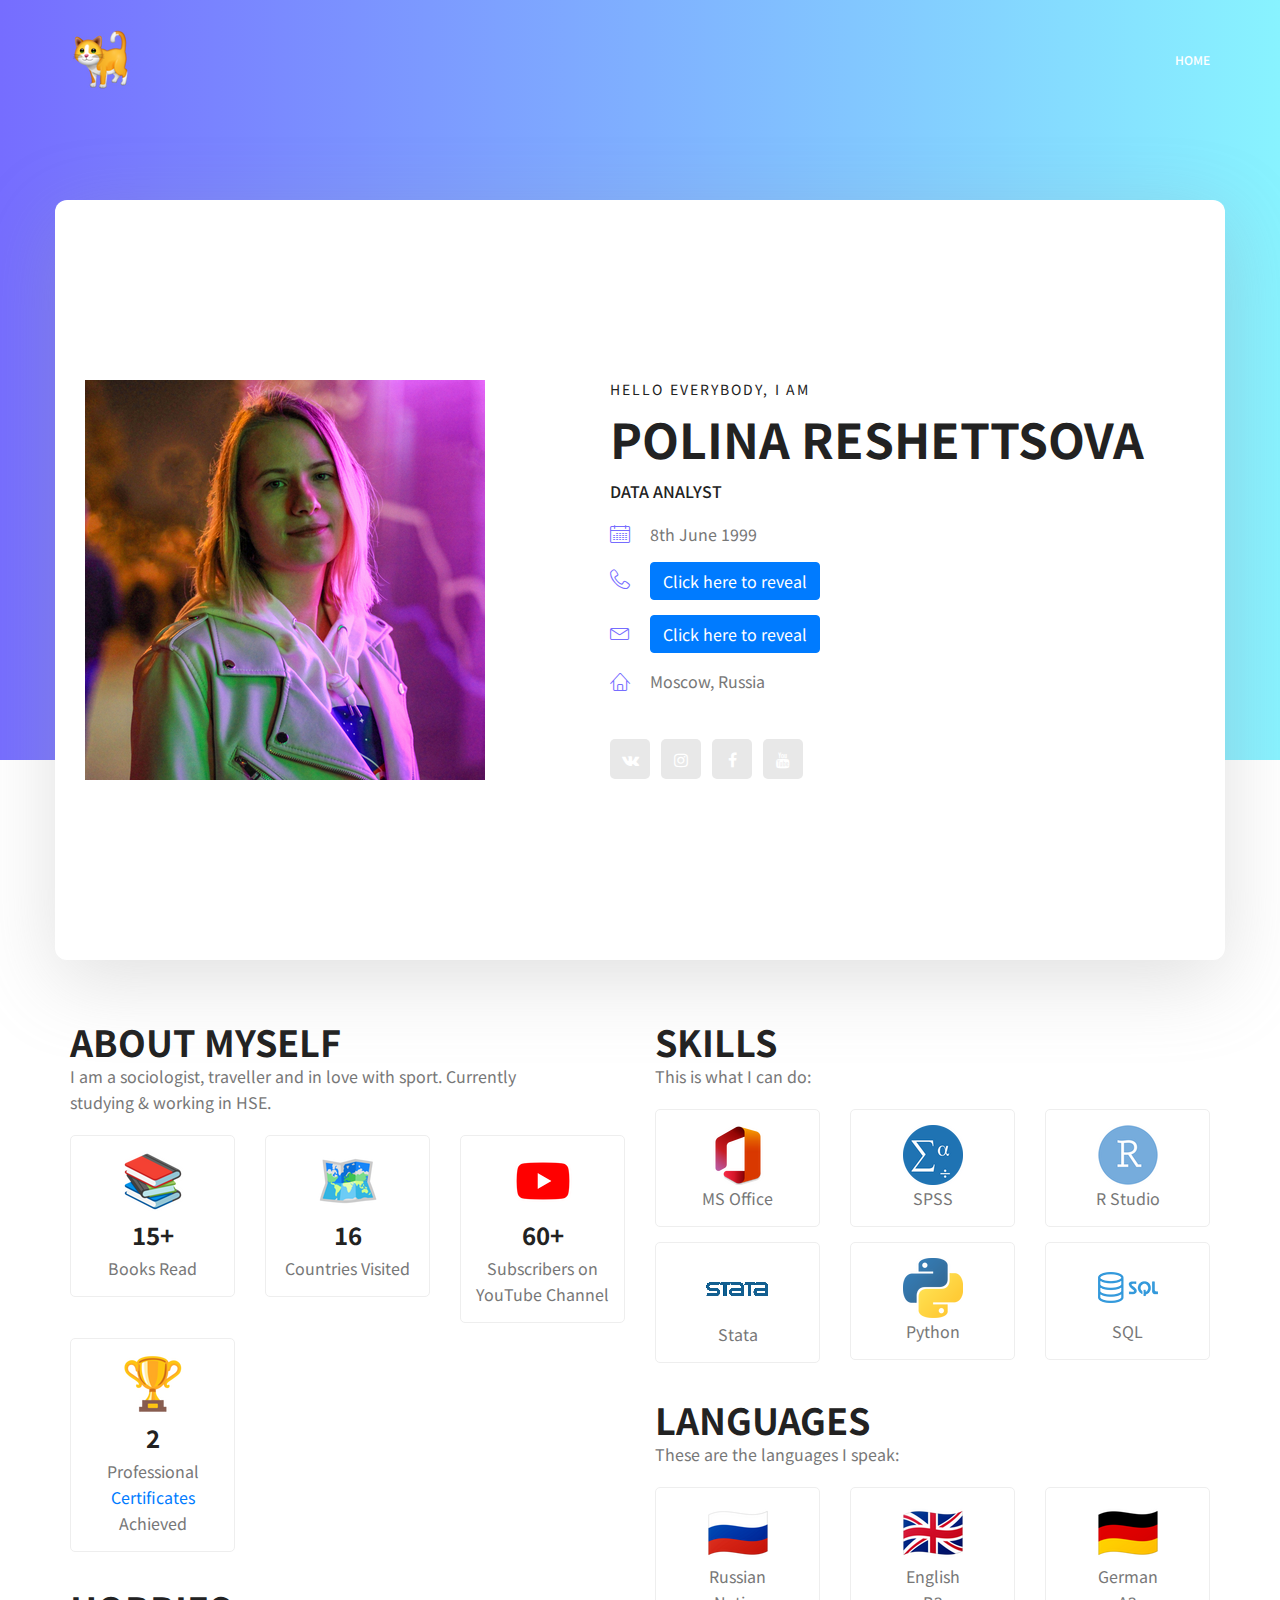
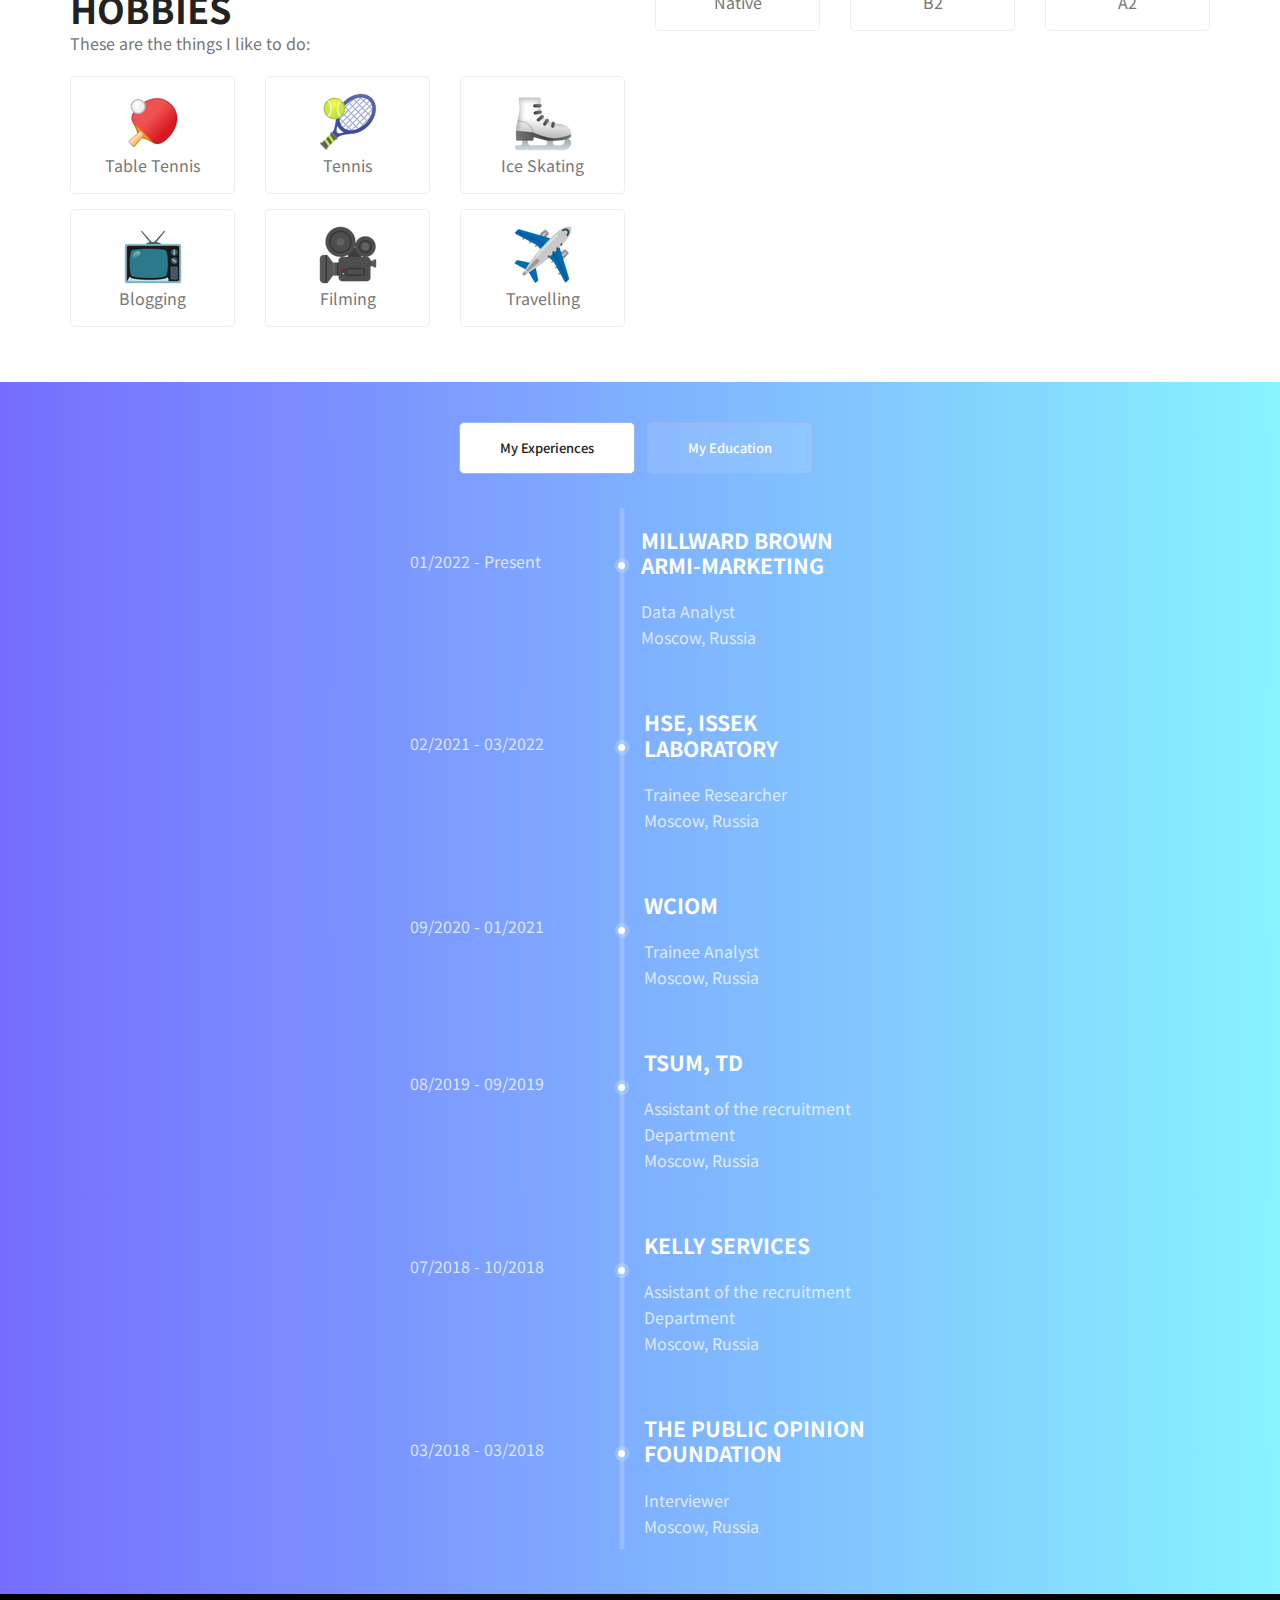
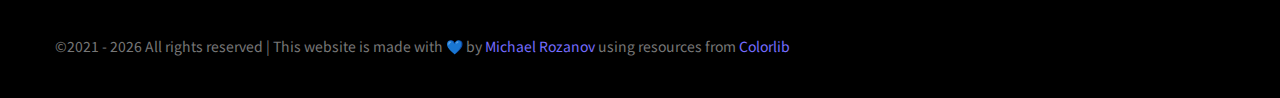
==== index.html @ a3bf7a2c "Certificates" ====
<!doctype html>
<html lang="en">
    <head>
        <!-- Required meta tags -->
        <meta charset="utf-8">
		<meta name="description" content="Polina Reshettsova's Home page. I am a Data Analyst."/>
		<meta name="keywords" content="Polina, Reshettsova, HSE, Analyst, Sociology">
		<meta name="author" content="Polina Reshettsova">
        <meta name="viewport" content="width=device-width, initial-scale=1, shrink-to-fit=no">
		<meta name="google-site-verification" content="-MJIt6mq0giS79MeorFaRqhzsE2RmVZtf4Vm2vsifSo" />
        <link rel="icon" href="img/favicon.ico">
        <title>Polina Reshettsova</title>
		
        <!-- Bootstrap CSS -->
        <link rel="stylesheet" href="css/bootstrap.css">
        <link rel="stylesheet" href="vendors/linericon/style.css">
        <link rel="stylesheet" href="css/font-awesome.min.css">
        <link rel="stylesheet" href="vendors/owl-carousel/owl.carousel.min.css">
        <link rel="stylesheet" href="vendors/lightbox/simpleLightbox.css">
        <link rel="stylesheet" href="vendors/nice-select/css/nice-select.css">
        <link rel="stylesheet" href="vendors/animate-css/animate.css">
        <link rel="stylesheet" href="vendors/popup/magnific-popup.css">
        <link rel="stylesheet" href="vendors/flaticon/flaticon.css">
		
        <!-- Main css -->
        <link rel="stylesheet" href="css/style.css">
        <link rel="stylesheet" href="css/responsive.css">
		
		<!-- Global site tag (gtag.js) - Google Analytics -->
		<script async src="https://www.googletagmanager.com/gtag/js?id=G-VD3HDJ6804"></script>
		<script>
			window.dataLayer = window.dataLayer || [];
			function gtag(){dataLayer.push(arguments);}
				gtag('js', new Date());
	
				gtag('config', 'G-VD3HDJ6804');
		</script>
		
    </head>
    <body>
        
        <!--================Header Menu Area =================-->
        <header class="header_area">
            <div class="main_menu">
            	<nav class="navbar navbar-expand-lg navbar-light">
					<div class="container box_1620">
						<!-- Brand and toggle get grouped for better mobile display -->
						<a class="navbar-brand logo_h" href="#"><img src="img/icon/cat_logo.png" alt=""></a>
						<button class="navbar-toggler" type="button" data-toggle="collapse" data-target="#navbarSupportedContent" aria-controls="navbarSupportedContent" aria-expanded="false" aria-label="Toggle navigation">
							<span class="icon-bar"></span>
							<span class="icon-bar"></span>
							<span class="icon-bar"></span>
						</button>
						<!-- Collect the nav links, forms, and other content for toggling -->
						<div class="collapse navbar-collapse offset" id="navbarSupportedContent">
							<ul class="nav navbar-nav menu_nav ml-auto">
								<li class="nav-item active"><a class="nav-link" href="#">HOME</a></li>
							</ul>
						</div> 
					</div>
            	</nav>
            </div>
        </header>
        <!--================Header Menu Area =================-->
        
        <!--================Home Banner Area =================-->
        <section class="home_banner_area">
           	<div class="container box_1620">
           		<div class="banner_inner d-flex align-items-center">
					<div class="banner_content">
						<div class="media">
							<div class="d-flex">
								<img src="img/Profile.webp" alt="">
							</div>
							<div class="media-body">
								<div class="personal_text">
									<h6>Hello Everybody, I am</h6>
									<h3>Polina Reshettsova</h3>
									<h4>Data Analyst</h4>
									<ul class="list basic_info">
										<li><a><i class="lnr lnr-calendar-full"></i>8th June 1999</a></li>
										<li><a><i class="lnr lnr-phone-handset"></i><button type="button" id="btn2" onclick="document.getElementById('btn2').innerHTML = '+7 903 793 92 00'" class="btn btn-primary">Click here to reveal</button></a></li>
										<li><a><i class="lnr lnr-envelope"></i><button type="button" id="btn1" onclick="document.getElementById('btn1').innerHTML = 'polyreshka@gmail.com'" class="btn btn-primary">Click here to reveal</button></a></li>
										<li><a><i class="lnr lnr-home"></i>Moscow, Russia</a></li>
									</ul>
									<ul class="list personal_social">
										<li><a href="https://www.vk.com/reshettsova"><i class="fa fa-vk"></i></a></li>
										<li><a href="https://www.instagram.com/poly_resh"><i class="fa fa-instagram"></i></a></li>
										<li><a href="https://www.facebook.com/profile.php?id=100023526019517"><i class="fa fa-facebook"></i></a></li>
										<li><a href="https://www.youtube.com/channel/UCVobiKPoXtIssaz85pJQUng"><i class="fa fa-youtube"></i></a></li>
									</ul>
								</div>
							</div>
						</div>
					</div>
				</div>
            </div>
        </section>
        <!--================End Home Banner Area =================-->
        
        <!--================Welcome Area =================-->
        <section class="welcome_area p_120">
        	<div class="container">
        		<div class="row welcome_inner">
        			<div class="col-lg-6">
        				<div class="welcome_text">
        					<h4>About Myself</h4>
        					<p>I am a sociologist, traveller and in love with sport. Currently studying & working in HSE.</p>
        					<div class="row">
        						<div class="col-md-4">
        							<div class="wel_item">
										<img src="img/icon/books.png">
        								<h4>15+</h4>
        								<p>Books Read</p>
        							</div>
        						</div>
								<div class="col-md-4">
        							<div class="wel_item">
        								<img src="img/icon/map.png">
        								<h4>16</h4>
        								<p>Countries Visited</p>
        							</div>
        						</div>
								<div class="col-md-4">
        							<div class="wel_item">
        								<img src="img/icon/youtube.png">
        								<h4>60+</h4>
        								<p>Subscribers on YouTube Channel</p>
        							</div>
        						</div>
								<div class="col-md-4">
        							<div class="wel_item">
        								<img src="img/icon/certificates.png">
        								<h4>2</h4>
        								<p>Professional <a href="certificates.html">Certificates</a> Achieved</p>
        							</div>
        						</div>
        					</div>
        				</div>
						<div class="welcome_text">
        					<h4>Hobbies</h4>
        					<p>These are the things I like to do:</p>
        					<div class="row">
								<div class="col-md-4">
        							<div class="wel_item">
										<img src="img/icon/table.png">
        								<p>Table Tennis</p>
        							</div>
        						</div>
								<div class="col-md-4">
        							<div class="wel_item">
										<img src="img/icon/tennis.png">
        								<p>Tennis</p>
        							</div>
        						</div>
								<div class="col-md-4">
        							<div class="wel_item">
										<img src="img/icon/skating.png">
        								<p>Ice Skating</p>
        							</div>
        						</div>
								<div class="col-md-4">
        							<div class="wel_item">
										<img src="img/icon/blog.png">
        								<p>Blogging</p>
        							</div>
        						</div>
								<div class="col-md-4">
        							<div class="wel_item">
										<img src="img/icon/camera.png">
        								<p>Filming</p>
        							</div>
        						</div>
								<div class="col-md-4">
        							<div class="wel_item">
										<img src="img/icon/plane.png">
        								<p>Travelling</p>
        							</div>
        						</div>
        					</div>
        				</div>
        			</div>
        			<div class="col-lg-6">
						<div class="welcome_text">
        					<h4>Skills</h4>
        					<p>This is what I can do:</p>
        					<div class="row">
								<div class="col-md-4">
        							<div class="wel_item">
										<img src="img/icon/msoffice.png">
        								<p>MS Office</p>
        							</div>
        						</div>
								<div class="col-md-4">
        							<div class="wel_item">
										<img src="img/icon/spss.png">
        								<p>SPSS</p>
        							</div>
        						</div>
								<div class="col-md-4">
        							<div class="wel_item">
										<img src="img/icon/rstudio.png">
        								<p>R Studio</p>
        							</div>
        						</div>
								<div class="col-md-4">
        							<div class="wel_item">
										<img src="img/icon/stata.png">
        								<p>Stata</p>
        							</div>
        						</div>
								<div class="col-md-4">
        							<div class="wel_item">
										<img src="img/icon/python.png">
        								<p>Python</p>
        							</div>
        						</div>
								<div class="col-md-4">
        							<div class="wel_item">
										<img src="img/icon/sql.png">
        								<p>SQL</p>
        							</div>
        						</div>
        					</div>
        				</div>
						<div class="welcome_text">
        					<h4>Languages</h4>
        					<p>These are the languages I speak:</p>
        					<div class="row">
								<div class="col-md-4">
        							<div class="wel_item">
										<img src="img/icon/russia.png">
        								<p>Russian<br />Native</p>
        							</div>
        						</div>
								<div class="col-md-4">
        							<div class="wel_item">
										<img src="img/icon/uk.png">
        								<p>English<br />B2</p>
        							</div>
        						</div>
								<div class="col-md-4">
        							<div class="wel_item">
										<img src="img/icon/germany.png">
        								<p>German<br />A2</p>
        							</div>
        						</div>
        					</div>
        				</div>
        			</div>
        		</div>
        	</div>
        </section>
        <!--================End Welcome Area =================-->
        
        <!--================My Tabs Area =================-->
        <section class="mytabs_area p_120">
        	<div class="container">
        		<div class="tabs_inner">
					<ul class="nav nav-tabs" id="myTab" role="tablist">
						<li class="nav-item">
							<a class="nav-link active" id="home-tab" data-toggle="tab" href="#home" role="tab" aria-controls="home" aria-selected="true">My Experiences</a>
						</li>
						<li class="nav-item">
							<a class="nav-link" id="profile-tab" data-toggle="tab" href="#profile" role="tab" aria-controls="profile" aria-selected="false">My Education</a>
						</li>
					</ul>
					<div class="tab-content" id="myTabContent">
						<div class="tab-pane fade show active" id="home" role="tabpanel" aria-labelledby="home-tab">
							<ul class="list">
								<li>
								<span></span>
									<div class="media">
										<div class="d-flex">
											<p>01/2022 - Present</p>
										</div>
										<div class="media-body">
											<h4>Millward Brown ARMI-Marketing</h4>
											<p>Data Analyst<br />Moscow, Russia</p>
										</div>
									</div>
								</li>
								<li>
								<span></span>
									<div class="media">
										<div class="d-flex">
											<p>02/2021 - 03/2022</p>
										</div>
										<div class="media-body">
											<h4>HSE, ISSEK Laboratory</h4>
											<p>Trainee Researcher<br />Moscow, Russia</p>
										</div>
									</div>
								</li>
								<li>
								<span></span>
									<div class="media">
										<div class="d-flex">
											<p>09/2020 - 01/2021</p>
										</div>
										<div class="media-body">
											<h4>WCIOM</h4>
											<p>Trainee Analyst <br />Moscow, Russia</p>
										</div>
									</div>
								</li>
								<li>
								<span></span>
									<div class="media">
										<div class="d-flex">
											<p>08/2019 - 09/2019</p>
										</div>
										<div class="media-body">
											<h4>TSUM, TD</h4>
											<p>Assistant of the recruitment Department<br />Moscow, Russia</p>
										</div>
									</div>
								</li>
								<li>
								<span></span>
									<div class="media">
										<div class="d-flex">
											<p>07/2018 - 10/2018</p>
										</div>
										<div class="media-body">
											<h4>Kelly Services</h4>
											<p>Assistant of the recruitment Department<br />Moscow, Russia</p>
										</div>
									</div>
								</li>
								<li>
								<span></span>
									<div class="media">
										<div class="d-flex">
											<p>03/2018 - 03/2018</p>
										</div>
										<div class="media-body">
											<h4>The Public Opinion Foundation</h4>
											<p>Interviewer<br />Moscow, Russia</p>
										</div>
									</div>
								</li>
							</ul>
						</div>
						<div class="tab-pane fade" id="profile" role="tabpanel" aria-labelledby="profile-tab">
							<ul class="list">
								<li>
								<span></span>
									<div class="media">
										<div class="d-flex">
											<p>09/2020 - 06/2022</p>
										</div>
										<div class="media-body">
											<h4>National research University Higher school of Economics</h4>
											<p>Master Degree: Applied Methods of social analysis<br />Moscow, Russia</p>
										</div>
									</div>
								</li>
								<li>
								<span></span>
									<div class="media">
										<div class="d-flex">
											<p>09/2016 - 06/2020</p>
										</div>
										<div class="media-body">
											<h4>National research University Higher school of Economics</h4>
											<p>Bachelor Degree: Sociology<br />Moscow, Russia</p>
										</div>
									</div>
								</li>
							</ul>
						</div>
					</div>
        		</div>
        	</div>
        </section>
        <!--================End My Tabs Area =================-->
        
        <!--================Footer Area =================-->
        <footer class="footer_area p_120">
        	<div class="container">
        		<div class="row footer_inner">
        				<aside class="f_widget ab_widget">
							<p><!-- Template is licensed under CC BY 3.0. -->&copy;2021 - <script>document.write(new Date().getFullYear());</script> All rights reserved | This website is made with 💙 by <a href="https://rozanovphotography.github.io/">Michael Rozanov</a> using resources from <a href="https://colorlib.com" target="_blank">Colorlib</a></p>
        				</aside>
        		</div>
        	</div>
        </footer>
        <!--================End Footer Area =================-->      
        
        <!-- Optional JavaScript -->
        <!-- jQuery first, then Popper.js, then Bootstrap JS -->
        <script src="js/jquery-3.3.1.min.js"></script>
        <script src="js/popper.js"></script>
        <script src="js/bootstrap.min.js"></script>
        <script src="js/stellar.js"></script>
        <script src="vendors/lightbox/simpleLightbox.min.js"></script>
        <script src="vendors/nice-select/js/jquery.nice-select.min.js"></script>
        <script src="vendors/isotope/imagesloaded.pkgd.min.js"></script>
        <script src="vendors/isotope/isotope.pkgd.min.js"></script>
        <script src="vendors/owl-carousel/owl.carousel.min.js"></script>
        <script src="vendors/popup/jquery.magnific-popup.min.js"></script>
        <script src="js/jquery.ajaxchimp.min.js"></script>
        <script src="vendors/counter-up/jquery.waypoints.min.js"></script>
        <script src="vendors/counter-up/jquery.counterup.min.js"></script>
        <script src="js/mail-script.js"></script>
        <script src="js/theme.js"></script>
    </body>
</html>
---- vendors/linericon/style.css ----
@font-face {
	font-family: 'Linearicons-Free';
	src:url('fonts/Linearicons-Free.eot?w118d');
	src:url('fonts/Linearicons-Free.eot?#iefixw118d') format('embedded-opentype'),
		url('fonts/Linearicons-Free.woff2?w118d') format('woff2'),
		url('fonts/Linearicons-Free.woff?w118d') format('woff'),
		url('fonts/Linearicons-Free.ttf?w118d') format('truetype'),
		url('fonts/Linearicons-Free.svg?w118d#Linearicons-Free') format('svg');
	font-weight: normal;
	font-style: normal;
}

.lnr {
	font-family: 'Linearicons-Free';
	speak: none;
	font-style: normal;
	font-weight: normal;
	font-variant: normal;
	text-transform: none;
	line-height: 1;

	/* Better Font Rendering =========== */
	-webkit-font-smoothing: antialiased;
	-moz-osx-font-smoothing: grayscale;
}

.lnr-home:before {
	content: "\e800";
}
.lnr-apartment:before {
	content: "\e801";
}
.lnr-pencil:before {
	content: "\e802";
}
.lnr-magic-wand:before {
	content: "\e803";
}
.lnr-drop:before {
	content: "\e804";
}
.lnr-lighter:before {
	content: "\e805";
}
.lnr-poop:before {
	content: "\e806";
}
.lnr-sun:before {
	content: "\e807";
}
.lnr-moon:before {
	content: "\e808";
}
.lnr-cloud:before {
	content: "\e809";
}
.lnr-cloud-upload:before {
	content: "\e80a";
}
.lnr-cloud-download:before {
	content: "\e80b";
}
.lnr-cloud-sync:before {
	content: "\e80c";
}
.lnr-cloud-check:before {
	content: "\e80d";
}
.lnr-database:before {
	content: "\e80e";
}
.lnr-lock:before {
	content: "\e80f";
}
.lnr-cog:before {
	content: "\e810";
}
.lnr-trash:before {
	content: "\e811";
}
.lnr-dice:before {
	content: "\e812";
}
.lnr-heart:before {
	content: "\e813";
}
.lnr-star:before {
	content: "\e814";
}
.lnr-star-half:before {
	content: "\e815";
}
.lnr-star-empty:before {
	content: "\e816";
}
.lnr-flag:before {
	content: "\e817";
}
.lnr-envelope:before {
	content: "\e818";
}
.lnr-paperclip:before {
	content: "\e819";
}
.lnr-inbox:before {
	content: "\e81a";
}
.lnr-eye:before {
	content: "\e81b";
}
.lnr-printer:before {
	content: "\e81c";
}
.lnr-file-empty:before {
	content: "\e81d";
}
.lnr-file-add:before {
	content: "\e81e";
}
.lnr-enter:before {
	content: "\e81f";
}
.lnr-exit:before {
	content: "\e820";
}
.lnr-graduation-hat:before {
	content: "\e821";
}
.lnr-license:before {
	content: "\e822";
}
.lnr-music-note:before {
	content: "\e823";
}
.lnr-film-play:before {
	content: "\e824";
}
.lnr-camera-video:before {
	content: "\e825";
}
.lnr-camera:before {
	content: "\e826";
}
.lnr-picture:before {
	content: "\e827";
}
.lnr-book:before {
	content: "\e828";
}
.lnr-bookmark:before {
	content: "\e829";
}
.lnr-user:before {
	content: "\e82a";
}
.lnr-users:before {
	content: "\e82b";
}
.lnr-shirt:before {
	content: "\e82c";
}
.lnr-store:before {
	content: "\e82d";
}
.lnr-cart:before {
	content: "\e82e";
}
.lnr-tag:before {
	content: "\e82f";
}
.lnr-phone-handset:before {
	content: "\e830";
}
.lnr-phone:before {
	content: "\e831";
}
.lnr-pushpin:before {
	content: "\e832";
}
.lnr-map-marker:before {
	content: "\e833";
}
.lnr-map:before {
	content: "\e834";
}
.lnr-location:before {
	content: "\e835";
}
.lnr-calendar-full:before {
	content: "\e836";
}
.lnr-keyboard:before {
	content: "\e837";
}
.lnr-spell-check:before {
	content: "\e838";
}
.lnr-screen:before {
	content: "\e839";
}
.lnr-smartphone:before {
	content: "\e83a";
}
.lnr-tablet:before {
	content: "\e83b";
}
.lnr-laptop:before {
	content: "\e83c";
}
.lnr-laptop-phone:before {
	content: "\e83d";
}
.lnr-power-switch:before {
	content: "\e83e";
}
.lnr-bubble:before {
	content: "\e83f";
}
.lnr-heart-pulse:before {
	content: "\e840";
}
.lnr-construction:before {
	content: "\e841";
}
.lnr-pie-chart:before {
	content: "\e842";
}
.lnr-chart-bars:before {
	content: "\e843";
}
.lnr-gift:before {
	content: "\e844";
}
.lnr-diamond:before {
	content: "\e845";
}
.lnr-linearicons:before {
	content: "\e846";
}
.lnr-dinner:before {
	content: "\e847";
}
.lnr-coffee-cup:before {
	content: "\e848";
}
.lnr-leaf:before {
	content: "\e849";
}
.lnr-paw:before {
	content: "\e84a";
}
.lnr-rocket:before {
	content: "\e84b";
}
.lnr-briefcase:before {
	content: "\e84c";
}
.lnr-bus:before {
	content: "\e84d";
}
.lnr-car:before {
	content: "\e84e";
}
.lnr-train:before {
	content: "\e84f";
}
.lnr-bicycle:before {
	content: "\e850";
}
.lnr-wheelchair:before {
	content: "\e851";
}
.lnr-select:before {
	content: "\e852";
}
.lnr-earth:before {
	content: "\e853";
}
.lnr-smile:before {
	content: "\e854";
}
.lnr-sad:before {
	content: "\e855";
}
.lnr-neutral:before {
	content: "\e856";
}
.lnr-mustache:before {
	content: "\e857";
}
.lnr-alarm:before {
	content: "\e858";
}
.lnr-bullhorn:before {
	content: "\e859";
}
.lnr-volume-high:before {
	content: "\e85a";
}
.lnr-volume-medium:before {
	content: "\e85b";
}
.lnr-volume-low:before {
	content: "\e85c";
}
.lnr-volume:before {
	content: "\e85d";
}
.lnr-mic:before {
	content: "\e85e";
}
.lnr-hourglass:before {
	content: "\e85f";
}
.lnr-undo:before {
	content: "\e860";
}
.lnr-redo:before {
	content: "\e861";
}
.lnr-sync:before {
	content: "\e862";
}
.lnr-history:before {
	content: "\e863";
}
.lnr-clock:before {
	content: "\e864";
}
.lnr-download:before {
	content: "\e865";
}
.lnr-upload:before {
	content: "\e866";
}
.lnr-enter-down:before {
	content: "\e867";
}
.lnr-exit-up:before {
	content: "\e868";
}
.lnr-bug:before {
	content: "\e869";
}
.lnr-code:before {
	content: "\e86a";
}
.lnr-link:before {
	content: "\e86b";
}
.lnr-unlink:before {
	content: "\e86c";
}
.lnr-thumbs-up:before {
	content: "\e86d";
}
.lnr-thumbs-down:before {
	content: "\e86e";
}
.lnr-magnifier:before {
	content: "\e86f";
}
.lnr-cross:before {
	content: "\e870";
}
.lnr-menu:before {
	content: "\e871";
}
.lnr-list:before {
	content: "\e872";
}
.lnr-chevron-up:before {
	content: "\e873";
}
.lnr-chevron-down:before {
	content: "\e874";
}
.lnr-chevron-left:before {
	content: "\e875";
}
.lnr-chevron-right:before {
	content: "\e876";
}
.lnr-arrow-up:before {
	content: "\e877";
}
.lnr-arrow-down:before {
	content: "\e878";
}
.lnr-arrow-left:before {
	content: "\e879";
}
.lnr-arrow-right:before {
	content: "\e87a";
}
.lnr-move:before {
	content: "\e87b";
}
.lnr-warning:before {
	content: "\e87c";
}
.lnr-question-circle:before {
	content: "\e87d";
}
.lnr-menu-circle:before {
	content: "\e87e";
}
.lnr-checkmark-circle:before {
	content: "\e87f";
}
.lnr-cross-circle:before {
	content: "\e880";
}
.lnr-plus-circle:before {
	content: "\e881";
}
.lnr-circle-minus:before {
	content: "\e882";
}
.lnr-arrow-up-circle:before {
	content: "\e883";
}
.lnr-arrow-down-circle:before {
	content: "\e884";
}
.lnr-arrow-left-circle:before {
	content: "\e885";
}
.lnr-arrow-right-circle:before {
	content: "\e886";
}
.lnr-chevron-up-circle:before {
	content: "\e887";
}
.lnr-chevron-down-circle:before {
	content: "\e888";
}
.lnr-chevron-left-circle:before {
	content: "\e889";
}
.lnr-chevron-right-circle:before {
	content: "\e88a";
}
.lnr-crop:before {
	content: "\e88b";
}
.lnr-frame-expand:before {
	content: "\e88c";
}
.lnr-frame-contract:before {
	content: "\e88d";
}
.lnr-layers:before {
	content: "\e88e";
}
.lnr-funnel:before {
	content: "\e88f";
}
.lnr-text-format:before {
	content: "\e890";
}
.lnr-text-format-remove:before {
	content: "\e891";
}
.lnr-text-size:before {
	content: "\e892";
}
.lnr-bold:before {
	content: "\e893";
}
.lnr-italic:before {
	content: "\e894";
}
.lnr-underline:before {
	content: "\e895";
}
.lnr-strikethrough:before {
	content: "\e896";
}
.lnr-highlight:before {
	content: "\e897";
}
.lnr-text-align-left:before {
	content: "\e898";
}
.lnr-text-align-center:before {
	content: "\e899";
}
.lnr-text-align-right:before {
	content: "\e89a";
}
.lnr-text-align-justify:before {
	content: "\e89b";
}
.lnr-line-spacing:before {
	content: "\e89c";
}
.lnr-indent-increase:before {
	content: "\e89d";
}
.lnr-indent-decrease:before {
	content: "\e89e";
}
.lnr-pilcrow:before {
	content: "\e89f";
}
.lnr-direction-ltr:before {
	content: "\e8a0";
}
.lnr-direction-rtl:before {
	content: "\e8a1";
}
.lnr-page-break:before {
	content: "\e8a2";
}
.lnr-sort-alpha-asc:before {
	content: "\e8a3";
}
.lnr-sort-amount-asc:before {
	content: "\e8a4";
}
.lnr-hand:before {
	content: "\e8a5";
}
.lnr-pointer-up:before {
	content: "\e8a6";
}
.lnr-pointer-right:before {
	content: "\e8a7";
}
.lnr-pointer-down:before {
	content: "\e8a8";
}
.lnr-pointer-left:before {
	content: "\e8a9";
}
---- vendors/lightbox/simpleLightbox.css ----
.slbOverlay, .slbWrapOuter, .slbWrap {
  position: fixed;
  top: 0;
  right: 0;
  bottom: 0;
  left: 0;
}

.slbOverlay {
  overflow: hidden;
  z-index: 2000;
  background-color: #000;
  opacity: 0.7;
  filter: alpha(opacity=70);
  -webkit-animation: slbOverlay 0.5s;
  -moz-animation: slbOverlay 0.5s;
  animation: slbOverlay 0.5s;
}

.slbWrapOuter {
  overflow-x: hidden;
  overflow-y: auto;
  z-index: 2010;
}

.slbWrap {
  position: absolute;
  text-align: center;
}

.slbWrap:before {
  content: "";
  display: inline-block;
  height: 100%;
  vertical-align: middle;
}

.slbContentOuter {
  display: inline-block;
  vertical-align: middle;
  margin: 0px auto;
  padding: 0 1em;
  box-sizing: border-box;
  z-index: 2020;
  text-align: left;
  max-width: 100%;
}

.slbContentEl .slbContentOuter {
  padding: 5em 1em;
}

.slbContent {
  position: relative;
}

.slbContentEl .slbContent {
  -webkit-animation: slbEnter 0.3s;
  -moz-animation: slbEnter 0.3s;
  animation: slbEnter 0.3s;
  background-color: #fff;
  box-shadow: 0 0.2em 1em rgba(0, 0, 0, 0.4);
}

.slbImageWrap {
  -webkit-animation: slbEnter 0.3s;
  -moz-animation: slbEnter 0.3s;
  animation: slbEnter 0.3s;
  position: relative;
}

.slbImageWrap:after {
  content: "";
  position: absolute;
  left: 0;
  right: 0;
  top: 5em;
  bottom: 5em;
  display: block;
  z-index: -1;
  box-shadow: 0 0.2em 1em rgba(0, 0, 0, 0.6);
  background-color: #FFF;
}

.slbImage {
  width: auto;
  max-width: 100%;
  height: auto;
  display: block;
  line-height: 0;
  box-sizing: border-box;
  padding: 5em 0;
  margin: 0 auto;
}

.slbCaption {
  display: inline-block;
  max-width: 100%;
  overflow: hidden;
  text-overflow: ellipsis;
  white-space: nowrap;
  word-wrap: normal;
  font-size: 1.4em;
  position: absolute;
  left: 0;
  right: 0;
  bottom: 0;
  padding: 0.71429em 0;
  color: #fff;
  color: rgba(255, 255, 255, 0.7);
  text-align: center;
}

.slbCloseBtn, .slbArrow {
  margin: 0;
  padding: 0;
  border: 0;
  cursor: pointer;
  background: none;
}

.slbCloseBtn::-moz-focus-inner, .slbArrow::-moz-focus-inner {
  padding: 0;
  border: 0;
}

.slbCloseBtn:hover, .slbArrow:hover {
  opacity: 0.5;
}

.slbCloseBtn:active, .slbArrow:active {
  opacity: 0.8;
}

.slbCloseBtn {
  -webkit-animation: slbEnter 0.3s;
  -moz-animation: slbEnter 0.3s;
  animation: slbEnter 0.3s;
  font-size: 3em;
  width: 1.66667em;
  height: 1.66667em;
  line-height: 1.66667em;
  position: absolute;
  right: -0.33333em;
  top: 0;
  color: #fff;
  color: rgba(255, 255, 255, 0.7);
  text-align: center;
    outline: none;
    box-shadow: none;
}

.slbLoading .slbCloseBtn {
  display: none;
}

.slbLoadingText {
  font-size: 1.4em;
  color: #fff;
  color: rgba(255, 255, 255, 0.9);
}

.slbArrows {
  position: fixed;
  top: 50%;
  left: 0;
  right: 0;
}

.slbLoading .slbArrows {
  display: none;
}

.slbArrow {
  position: absolute;
  top: 50%;
  margin-top: -5em;
  width: 5em;
  height: 10em;
  opacity: 0.7;
  text-indent: -999em;
  overflow: hidden;
    outline: none;
    box-shadow: none;
}

.slbArrow:before {
  content: "";
  position: absolute;
  top: 50%;
  left: 50%;
  margin: -0.8em 0 0 -0.8em;
  border: 0.8em solid transparent;
}

.slbArrow.next {
  right: 0;
}

.slbArrow.next:before {
  border-left-color: #fff;
}

.slbArrow.prev {
  left: 0;
}

.slbArrow.prev:before {
  border-right-color: #fff;
}

.slbIframeCont {
  width: 80em;
  height: 0;
  overflow: hidden;
  padding-top: 56.25%;
  margin: 5em 0;
}

.slbIframe {
  position: absolute;
  top: 0;
  left: 0;
  width: 100%;
  height: 100%;
  box-shadow: 0 0.2em 1em rgba(0, 0, 0, 0.6);
  background: #000;
}

@-webkit-keyframes slbOverlay {
  from {
    opacity: 0;
  }
  to {
    opacity: 0.7;
  }
}

@-moz-keyframes slbOverlay {
  from {
    opacity: 0;
  }
  to {
    opacity: 0.7;
  }
}

@keyframes slbOverlay {
  from {
    opacity: 0;
  }
  to {
    opacity: 0.7;
  }
}

@-webkit-keyframes slbEnter {
  from {
    opacity: 0;
    -webkit-transform: translate3d(0, -1em, 0);
  }
  to {
    opacity: 1;
    -webkit-transform: translate3d(0, 0, 0);
  }
}

@-moz-keyframes slbEnter {
  from {
    opacity: 0;
    -moz-transform: translate3d(0, -1em, 0);
  }
  to {
    opacity: 1;
    -moz-transform: translate3d(0, 0, 0);
  }
}

@keyframes slbEnter {
  from {
    opacity: 0;
    -webkit-transform: translate3d(0, -1em, 0);
    -moz-transform: translate3d(0, -1em, 0);
    -ms-transform: translate3d(0, -1em, 0);
    -o-transform: translate3d(0, -1em, 0);
    transform: translate3d(0, -1em, 0);
  }
  to {
    opacity: 1;
    -webkit-transform: translate3d(0, 0, 0);
    -moz-transform: translate3d(0, 0, 0);
    -ms-transform: translate3d(0, 0, 0);
    -o-transform: translate3d(0, 0, 0);
    transform: translate3d(0, 0, 0);
  }
}
---- vendors/nice-select/css/nice-select.css ----
.nice-select {
  -webkit-tap-highlight-color: transparent;
  background-color: #fff;
  border-radius: 5px;
  border: solid 1px #e8e8e8;
  box-sizing: border-box;
  clear: both;
  cursor: pointer;
  display: block;
  float: left;
  font-family: inherit;
  font-size: 14px;
  font-weight: normal;
  height: 42px;
  line-height: 40px;
  outline: none;
  padding-left: 18px;
  padding-right: 30px;
  position: relative;
  text-align: left !important;
  -webkit-transition: all 0.2s ease-in-out;
  transition: all 0.2s ease-in-out;
  -webkit-user-select: none;
     -moz-user-select: none;
      -ms-user-select: none;
          user-select: none;
  white-space: nowrap;
  width: auto; }
  .nice-select:hover {
    border-color: #dbdbdb; }
  .nice-select:active, .nice-select.open, .nice-select:focus {
    border-color: #999; }
  .nice-select:after {
    border-bottom: 2px solid #999;
    border-right: 2px solid #999;
    content: '';
    display: block;
    height: 5px;
    margin-top: -4px;
    pointer-events: none;
    position: absolute;
    right: 12px;
    top: 50%;
    -webkit-transform-origin: 66% 66%;
        -ms-transform-origin: 66% 66%;
            transform-origin: 66% 66%;
    -webkit-transform: rotate(45deg);
        -ms-transform: rotate(45deg);
            transform: rotate(45deg);
    -webkit-transition: all 0.15s ease-in-out;
    transition: all 0.15s ease-in-out;
    width: 5px; }
  .nice-select.open:after {
    -webkit-transform: rotate(-135deg);
        -ms-transform: rotate(-135deg);
            transform: rotate(-135deg); }
  .nice-select.open .list {
    opacity: 1;
    pointer-events: auto;
    -webkit-transform: scale(1) translateY(0);
        -ms-transform: scale(1) translateY(0);
            transform: scale(1) translateY(0); }
  .nice-select.disabled {
    border-color: #ededed;
    color: #999;
    pointer-events: none; }
    .nice-select.disabled:after {
      border-color: #cccccc; }
  .nice-select.wide {
    width: 100%; }
    .nice-select.wide .list {
      left: 0 !important;
      right: 0 !important; }
  .nice-select.right {
    float: right; }
    .nice-select.right .list {
      left: auto;
      right: 0; }
  .nice-select.small {
    font-size: 12px;
    height: 36px;
    line-height: 34px; }
    .nice-select.small:after {
      height: 4px;
      width: 4px; }
    .nice-select.small .option {
      line-height: 34px;
      min-height: 34px; }
  .nice-select .list {
    background-color: #fff;
    border-radius: 5px;
    box-shadow: 0 0 0 1px rgba(68, 68, 68, 0.11);
    box-sizing: border-box;
    margin-top: 4px;
    opacity: 0;
    overflow: hidden;
    padding: 0;
    pointer-events: none;
    position: absolute;
    top: 100%;
    left: 0;
    -webkit-transform-origin: 50% 0;
        -ms-transform-origin: 50% 0;
            transform-origin: 50% 0;
    -webkit-transform: scale(0.75) translateY(-21px);
        -ms-transform: scale(0.75) translateY(-21px);
            transform: scale(0.75) translateY(-21px);
    -webkit-transition: all 0.2s cubic-bezier(0.5, 0, 0, 1.25), opacity 0.15s ease-out;
    transition: all 0.2s cubic-bezier(0.5, 0, 0, 1.25), opacity 0.15s ease-out;
    z-index: 9; }
    .nice-select .list:hover .option:not(:hover) {
      background-color: transparent !important; }
  .nice-select .option {
    cursor: pointer;
    font-weight: 400;
    line-height: 40px;
    list-style: none;
    min-height: 40px;
    outline: none;
    padding-left: 18px;
    padding-right: 29px;
    text-align: left;
    -webkit-transition: all 0.2s;
    transition: all 0.2s; }
    .nice-select .option:hover, .nice-select .option.focus, .nice-select .option.selected.focus {
      background-color: #f6f6f6; }
    .nice-select .option.selected {
      font-weight: bold; }
    .nice-select .option.disabled {
      background-color: transparent;
      color: #999;
      cursor: default; }

.no-csspointerevents .nice-select .list {
  display: none; }

.no-csspointerevents .nice-select.open .list {
  display: block; }
---- vendors/flaticon/flaticon.css ----
/*
  	Flaticon icon font: Flaticon
  	Creation date: 26/06/2018 17:19
  	*/

@font-face {
  font-family: "Flaticon";
  src: url("./Flaticon.eot");
  src: url("./Flaticon.eot?#iefix") format("embedded-opentype"),
       url("./Flaticon.woff") format("woff"),
       url("./Flaticon.ttf") format("truetype"),
       url("./Flaticon.svg#Flaticon") format("svg");
  font-weight: normal;
  font-style: normal;
}

@media screen and (-webkit-min-device-pixel-ratio:0) {
  @font-face {
    font-family: "Flaticon";
    src: url("./Flaticon.svg#Flaticon") format("svg");
  }
}

[class^="flaticon-"]:before, [class*=" flaticon-"]:before,
[class^="flaticon-"]:after, [class*=" flaticon-"]:after {   
  font-family: Flaticon;
        font-size: 20px;
font-style: normal;
margin-left: 20px;
}

.flaticon-skyline:before { content: "\f100"; }
.flaticon-sketch:before { content: "\f101"; }
.flaticon-city:before { content: "\f102"; }
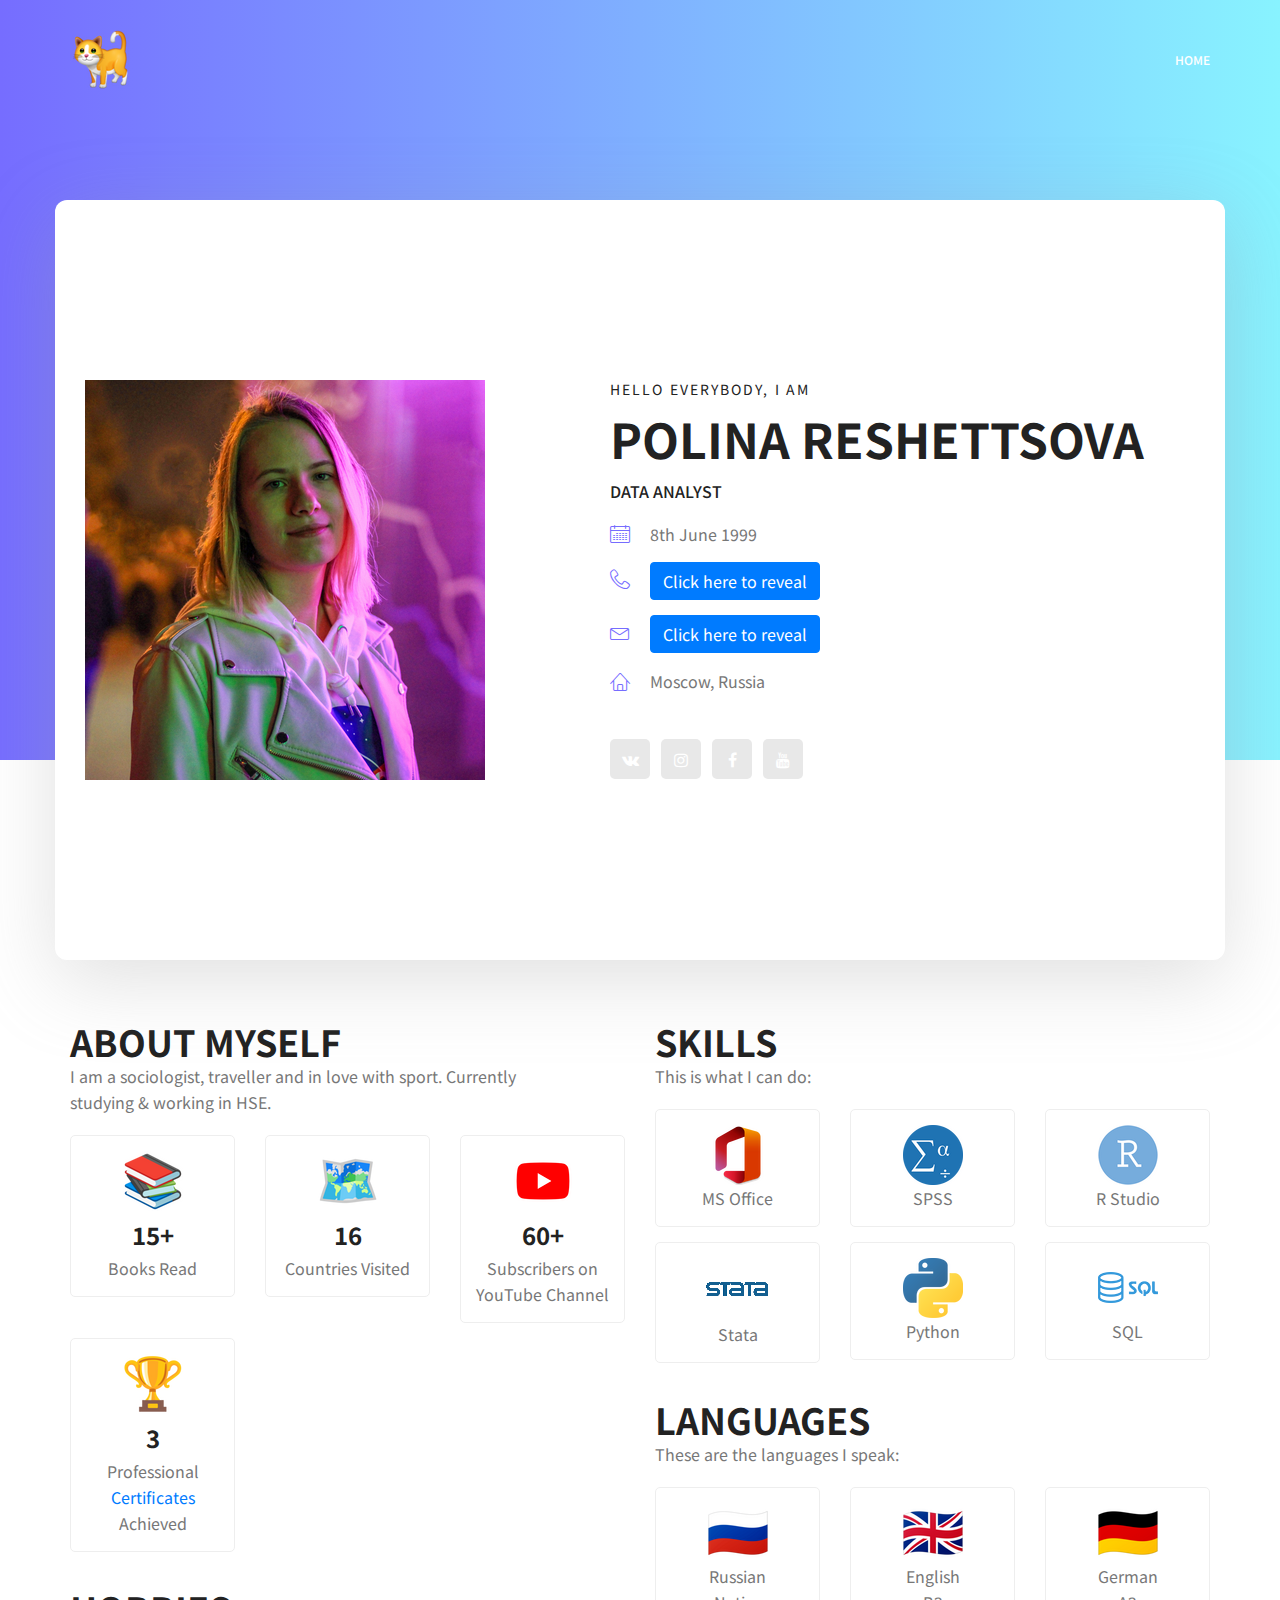
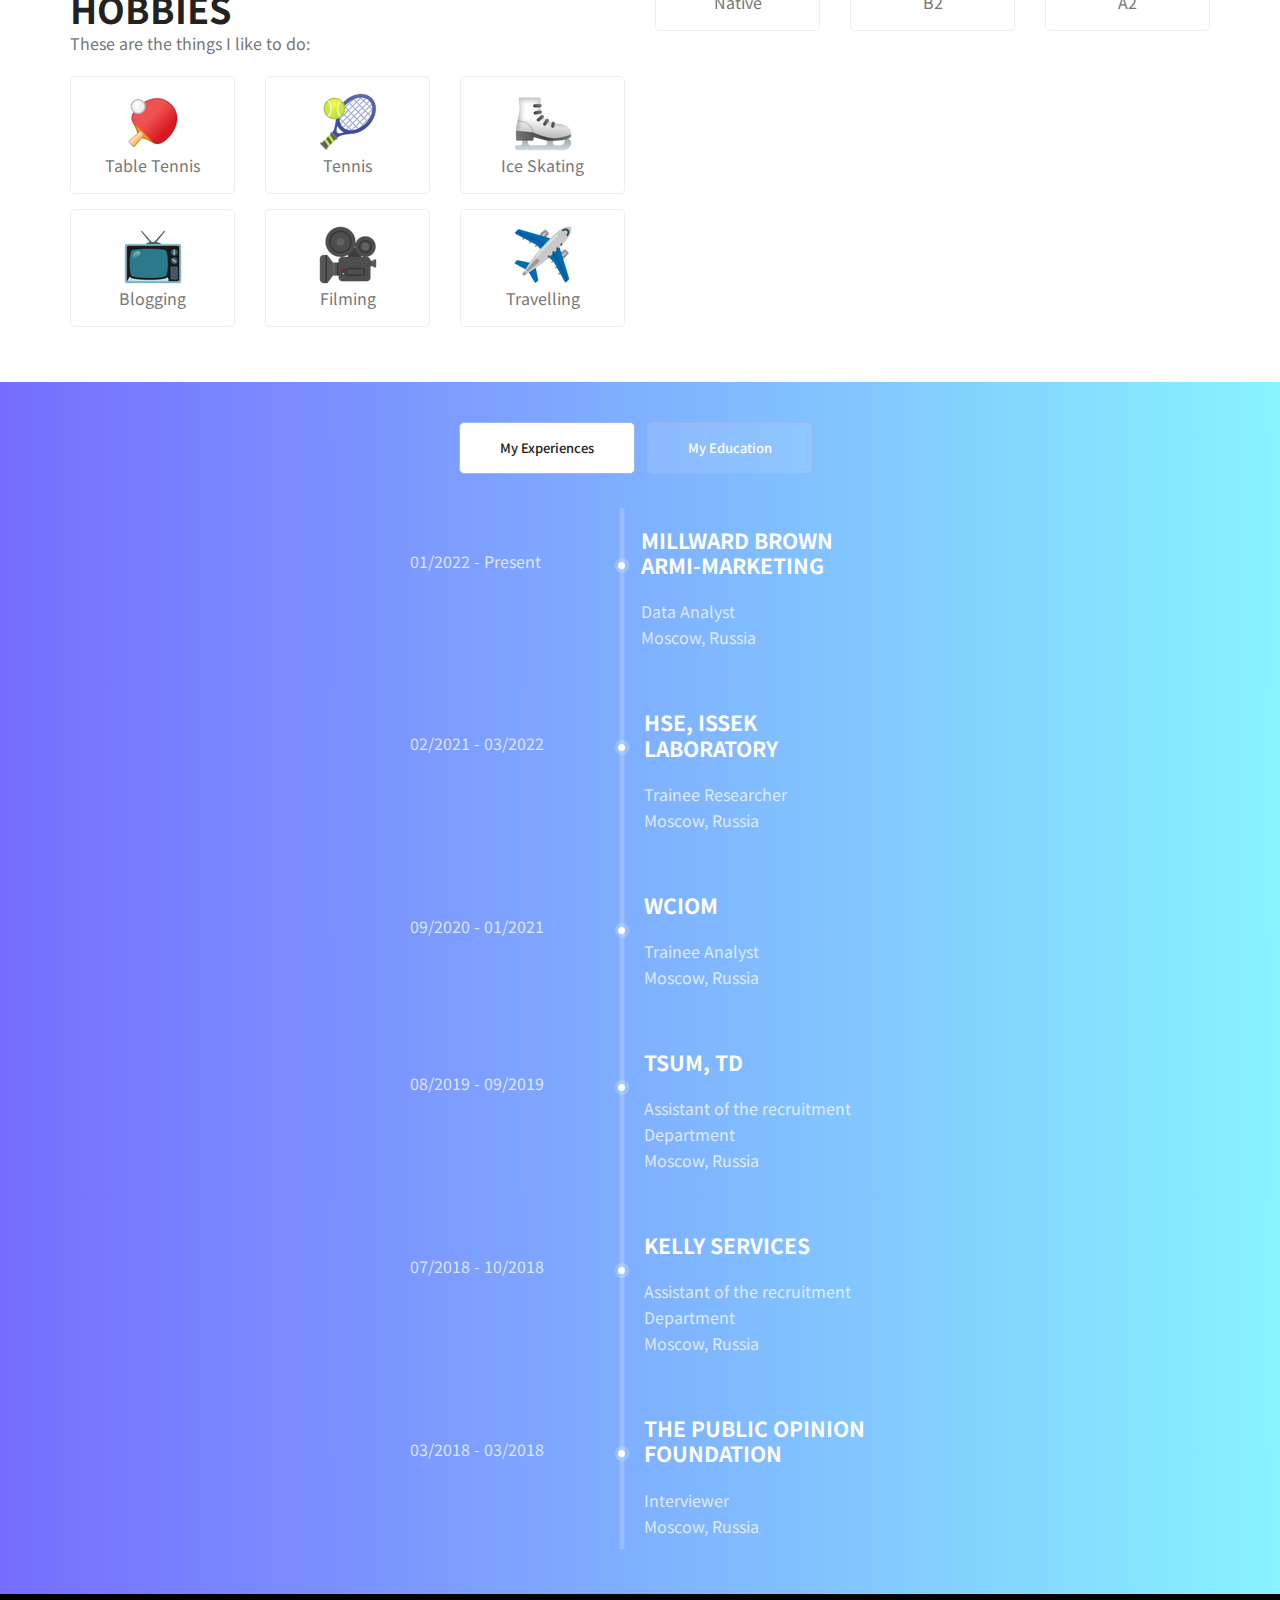
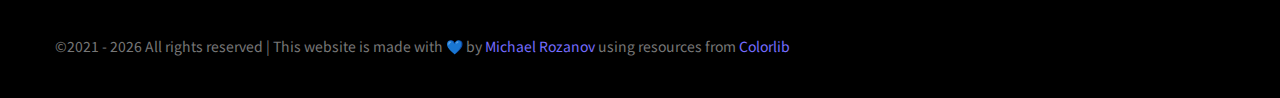
==== commit ba3b2912: "Update index.html" ====
--- a/index.html
+++ b/index.html
@@ -131,7 +131,7 @@
 								<div class="col-md-4">
         							<div class="wel_item">
         								<img src="img/icon/certificates.png">
-        								<h4>2</h4>
+        								<h4>3</h4>
         								<p>Professional <a href="certificates.html">Certificates</a> Achieved</p>
         							</div>
         						</div>
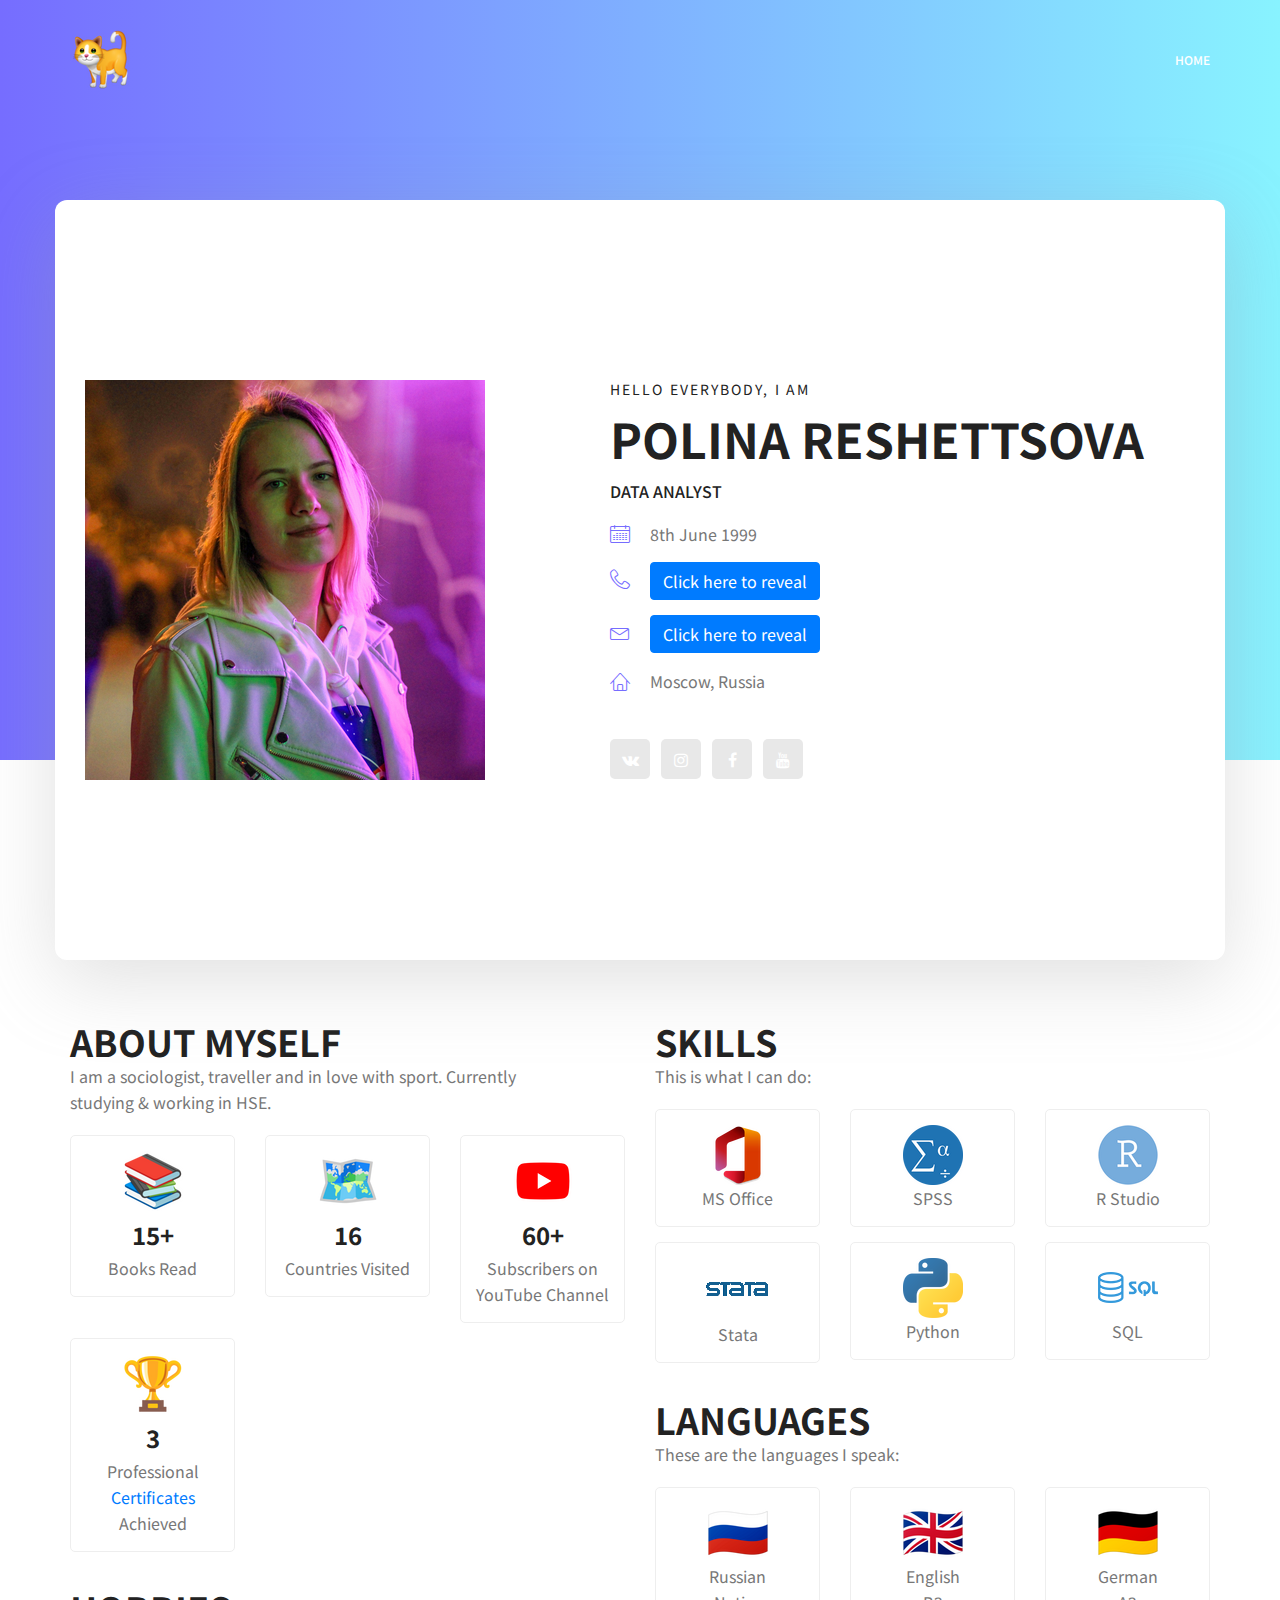
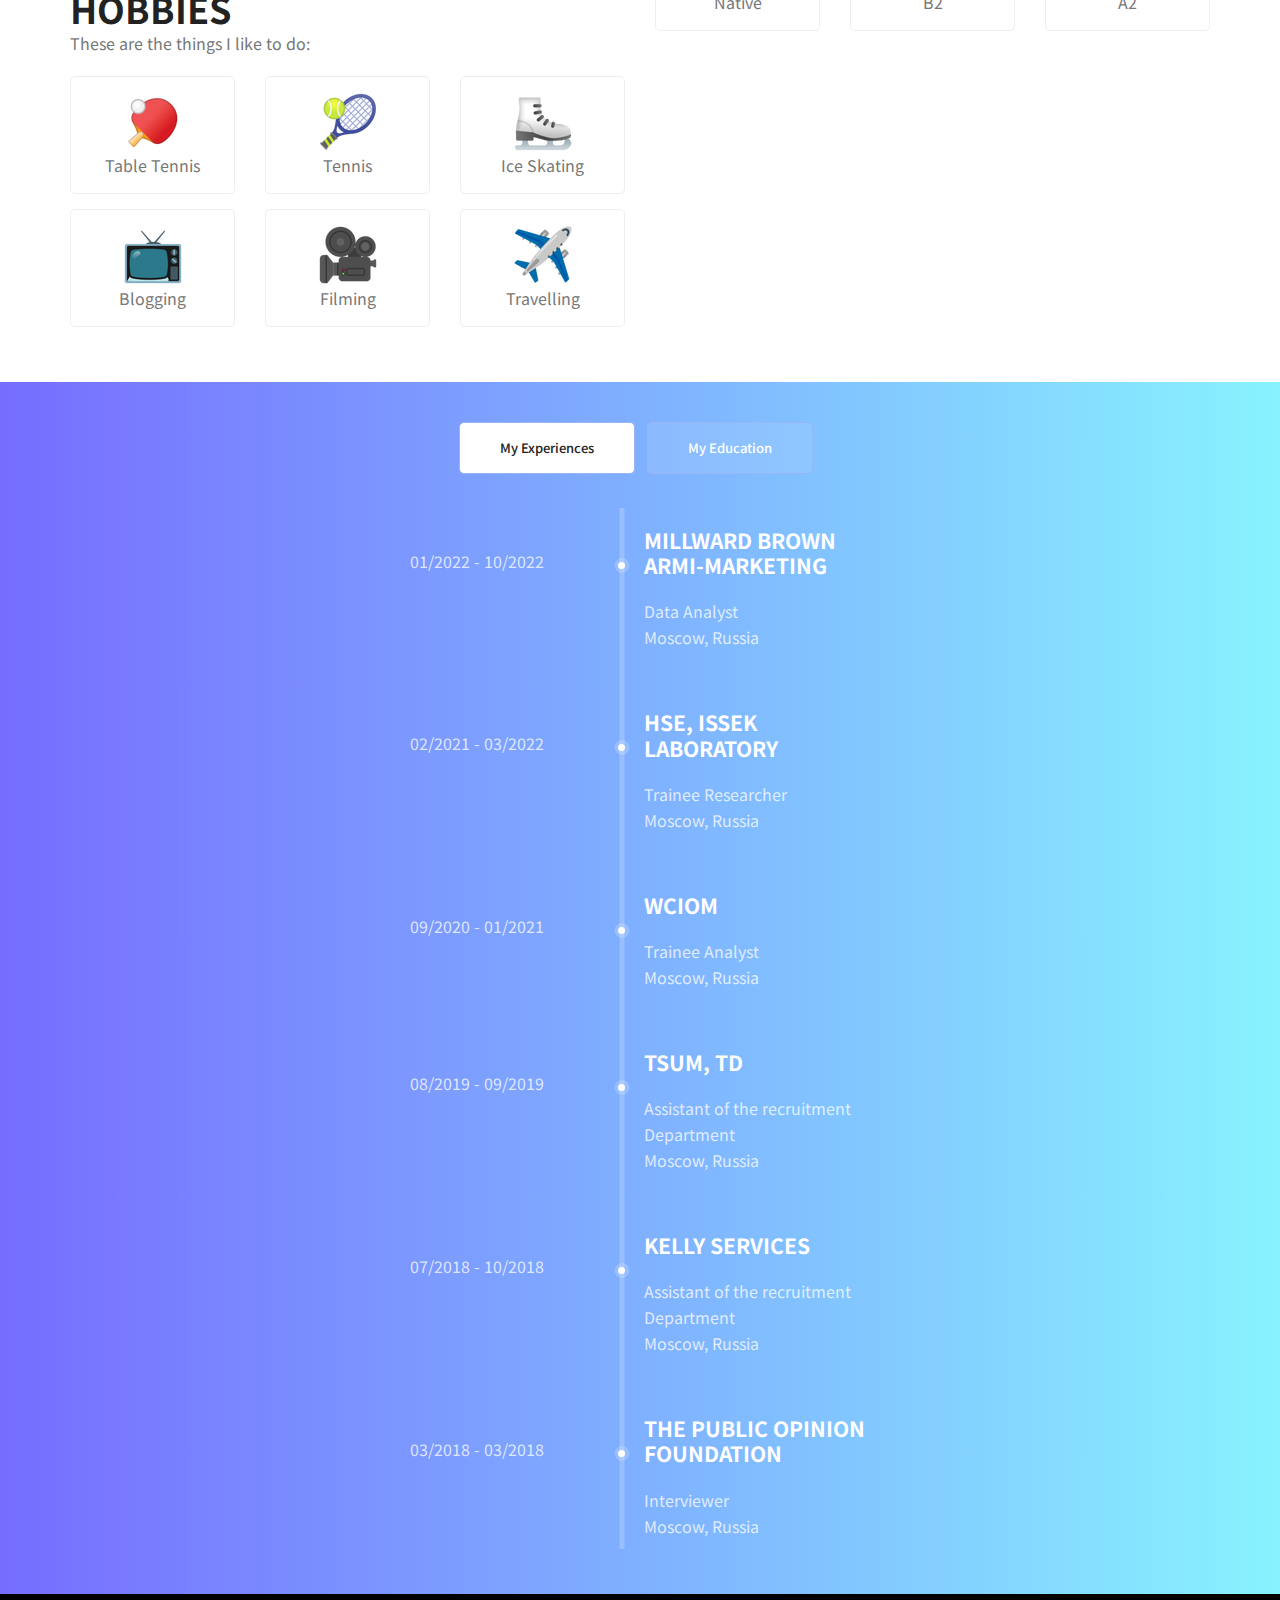
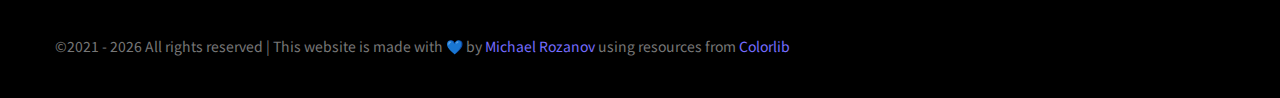
==== commit b4ae3b09: "Update index.html" ====
--- a/index.html
+++ b/index.html
@@ -272,7 +272,7 @@
 								<span></span>
 									<div class="media">
 										<div class="d-flex">
-											<p>01/2022 - Present</p>
+											<p>01/2022 - 10/2022</p>
 										</div>
 										<div class="media-body">
 											<h4>Millward Brown ARMI-Marketing</h4>
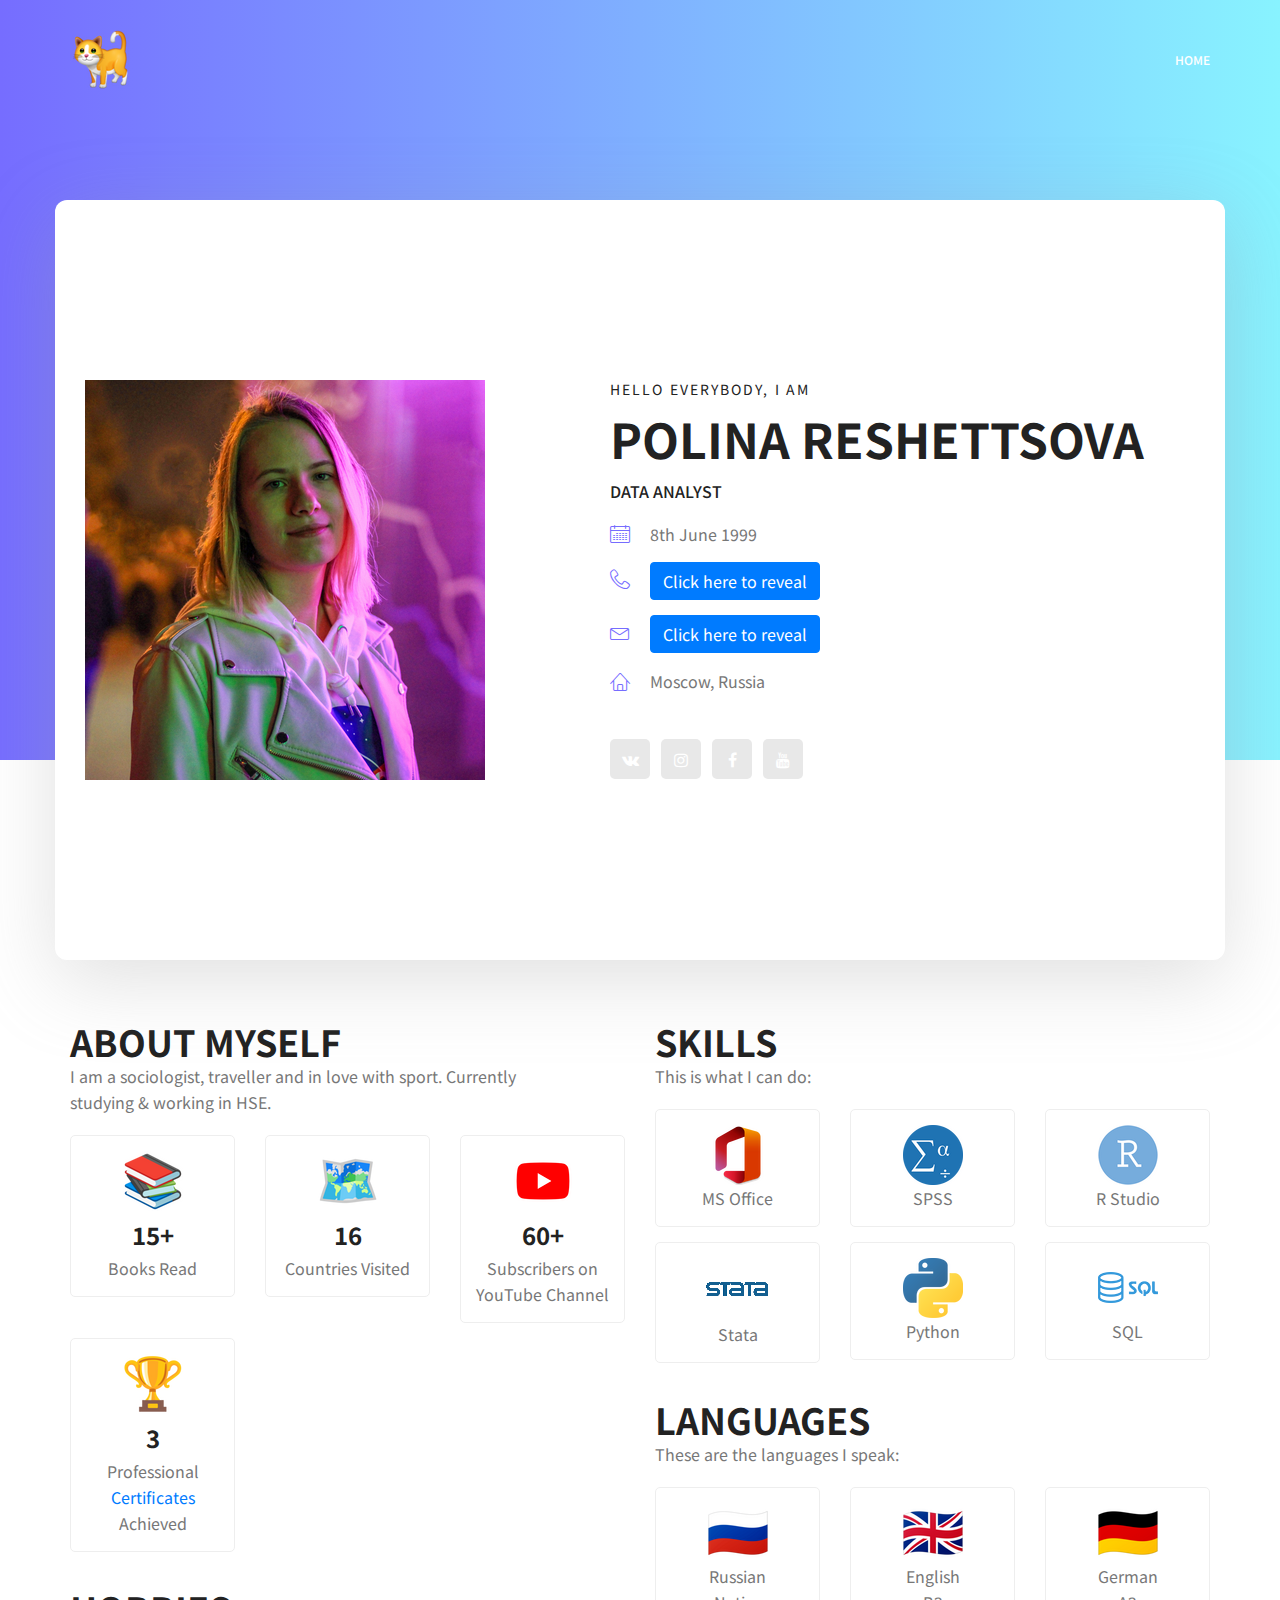
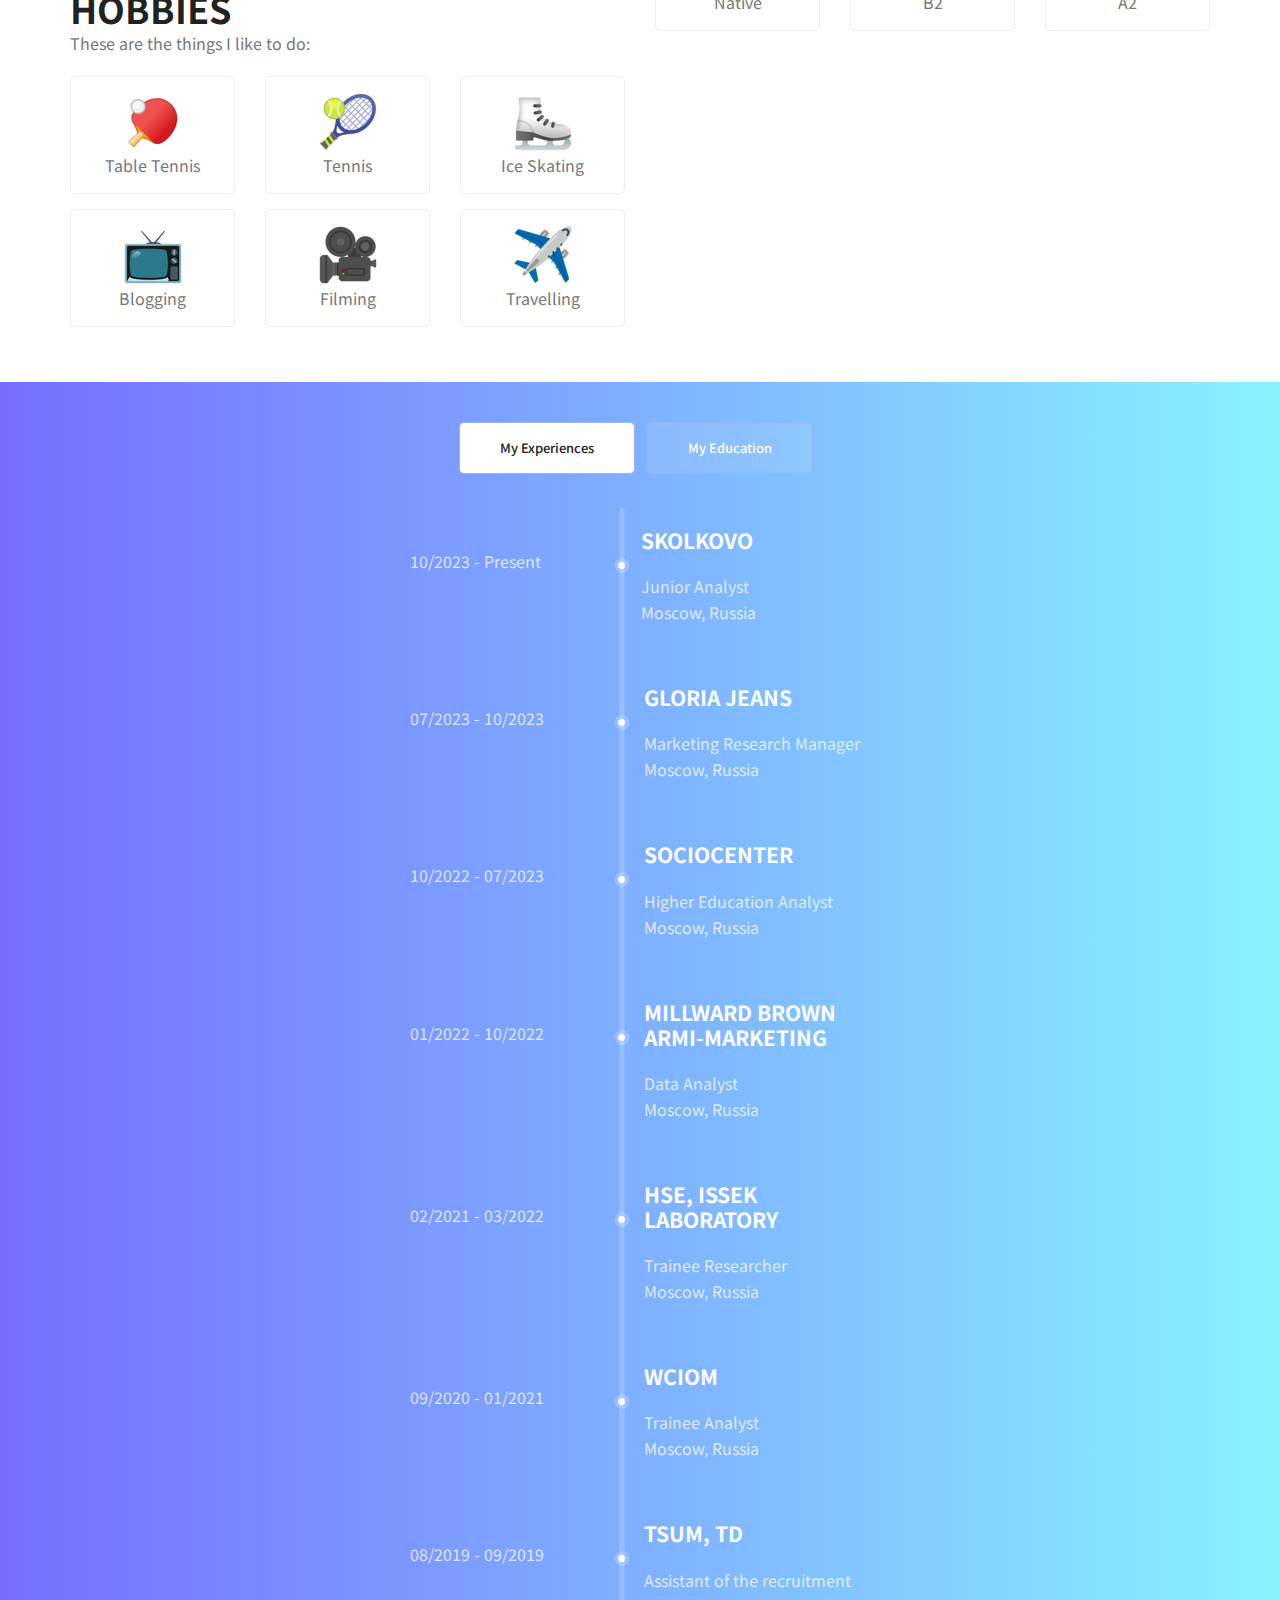
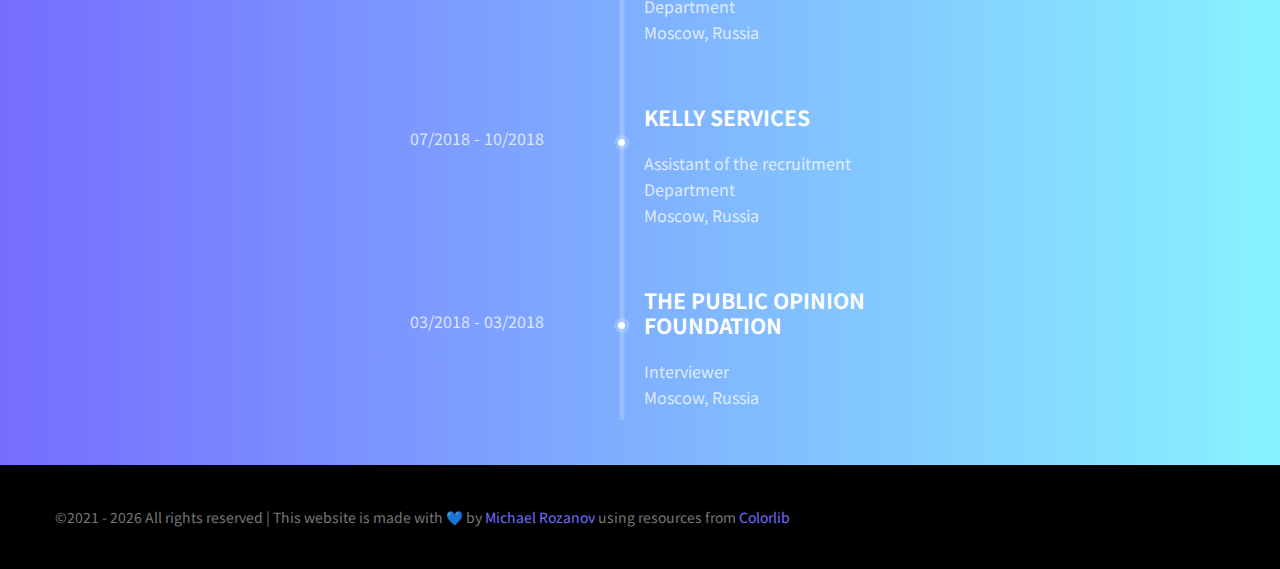
==== commit 5198c91c: "Update index.html" ====
--- a/index.html
+++ b/index.html
@@ -272,6 +272,42 @@
 								<span></span>
 									<div class="media">
 										<div class="d-flex">
+											<p>10/2023 - Present</p>
+										</div>
+										<div class="media-body">
+											<h4>Skolkovo</h4>
+											<p>Junior Analyst<br />Moscow, Russia</p>
+										</div>
+									</div>
+								</li>
+								<li>
+								<span></span>
+									<div class="media">
+										<div class="d-flex">
+											<p>07/2023 - 10/2023</p>
+										</div>
+										<div class="media-body">
+											<h4>Gloria Jeans</h4>
+											<p>Marketing Research Manager<br />Moscow, Russia</p>
+										</div>
+									</div>
+								</li>
+								<li>
+								<span></span>
+									<div class="media">
+										<div class="d-flex">
+											<p>10/2022 - 07/2023</p>
+										</div>
+										<div class="media-body">
+											<h4>Sociocenter</h4>
+											<p>Higher Education Analyst<br />Moscow, Russia</p>
+										</div>
+									</div>
+								</li>
+								<li>
+								<span></span>
+									<div class="media">
+										<div class="d-flex">
 											<p>01/2022 - 10/2022</p>
 										</div>
 										<div class="media-body">
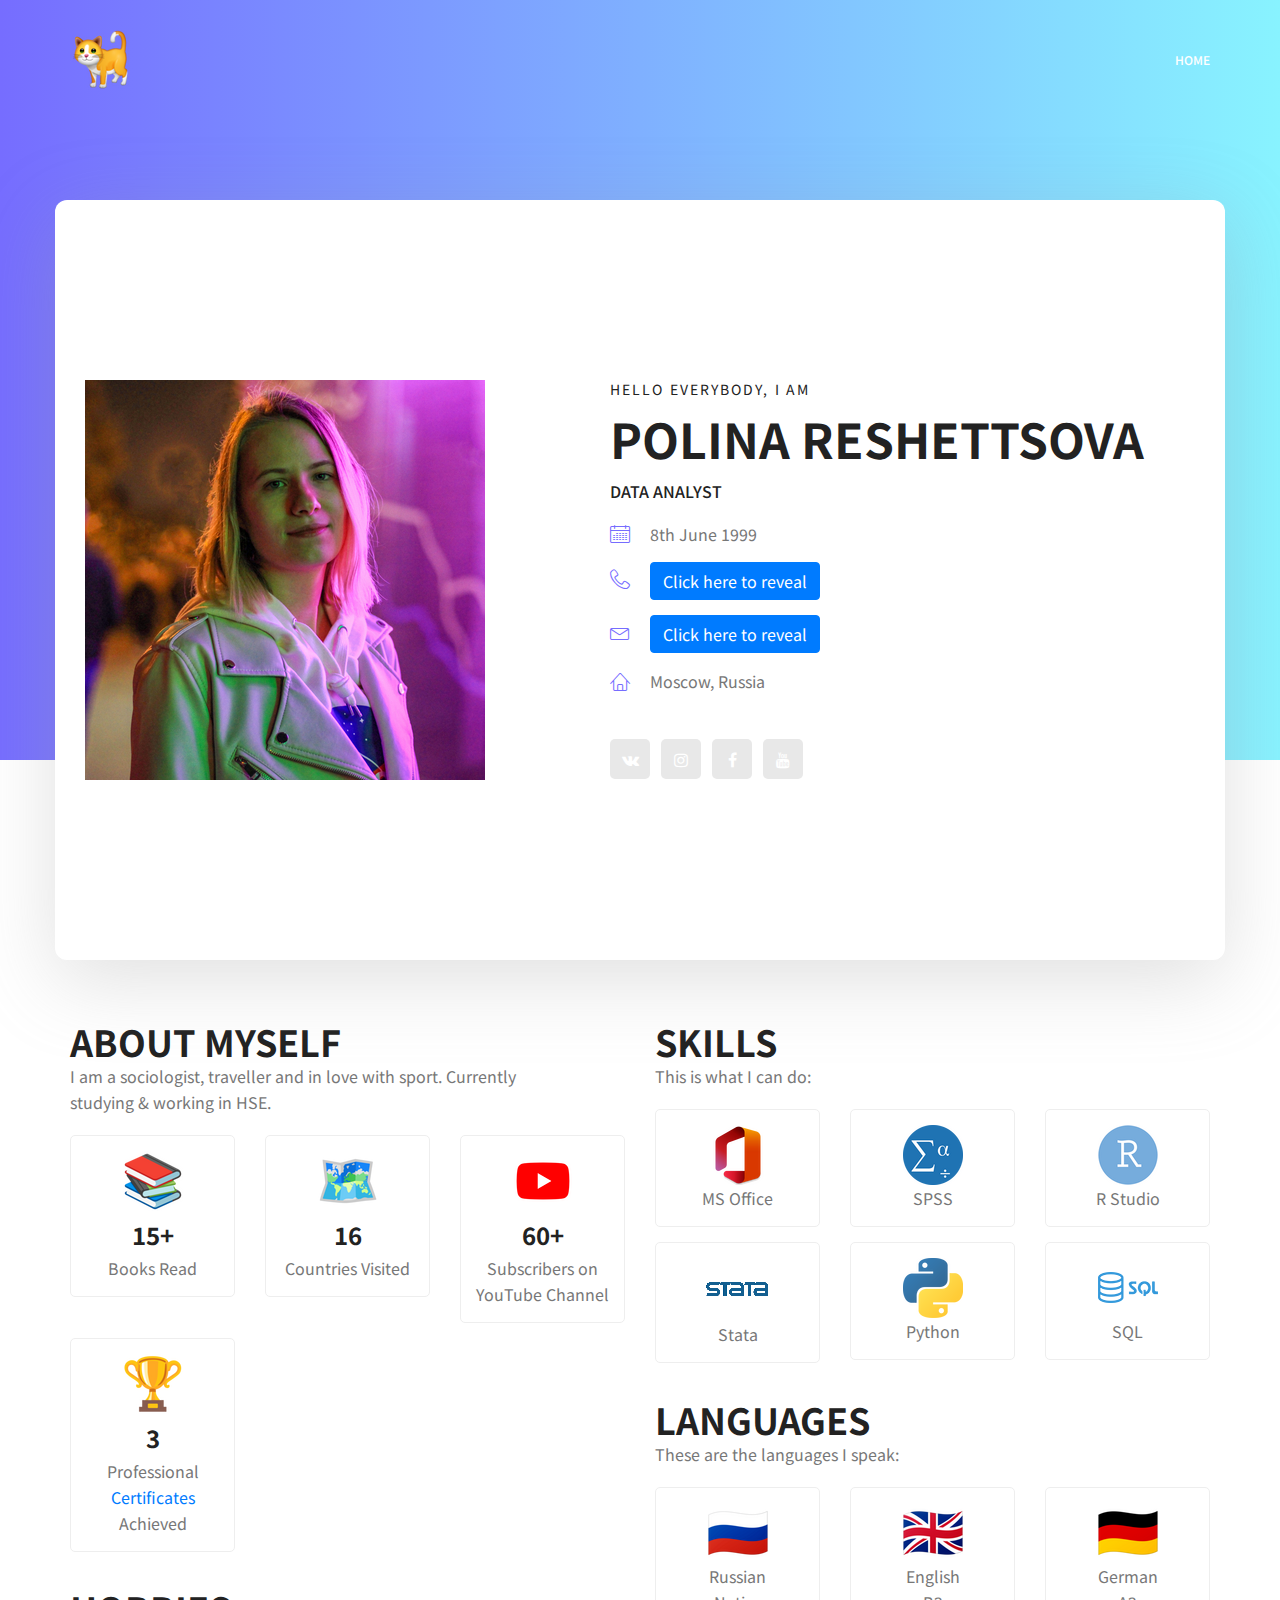
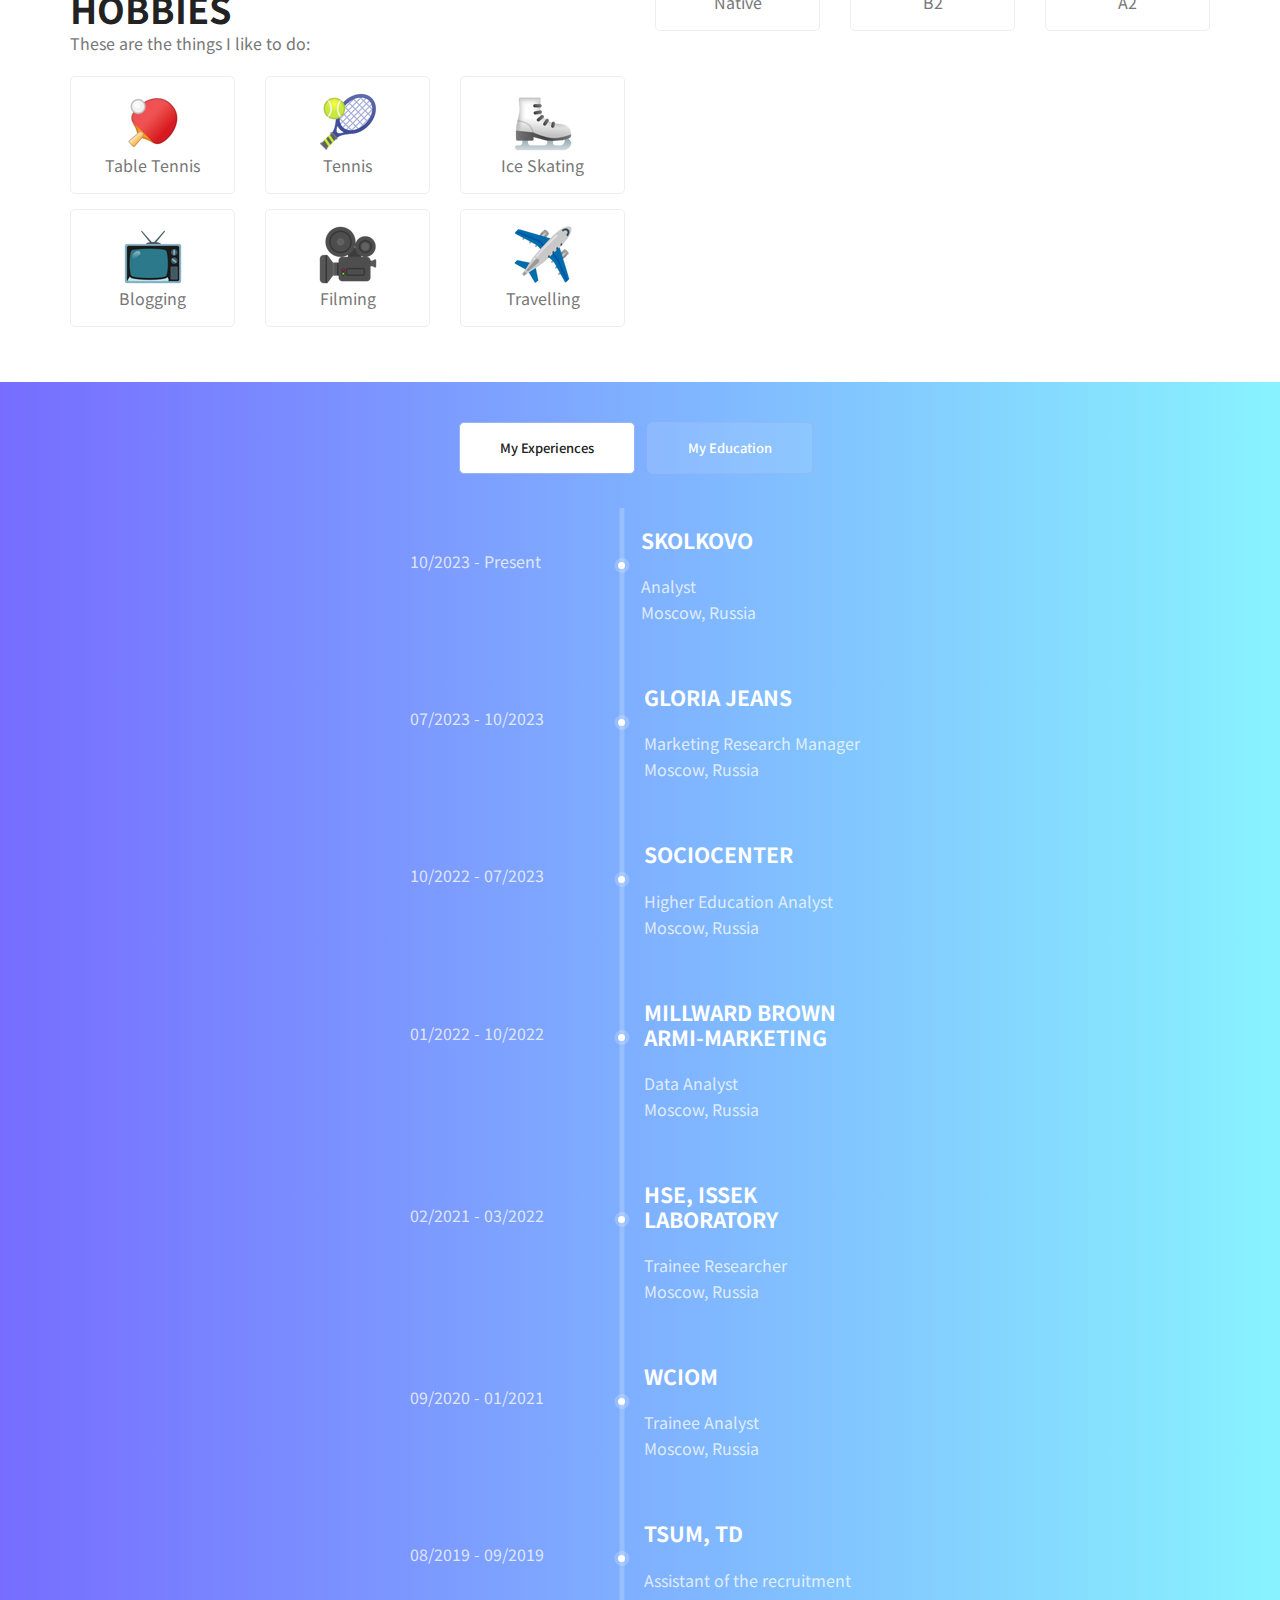
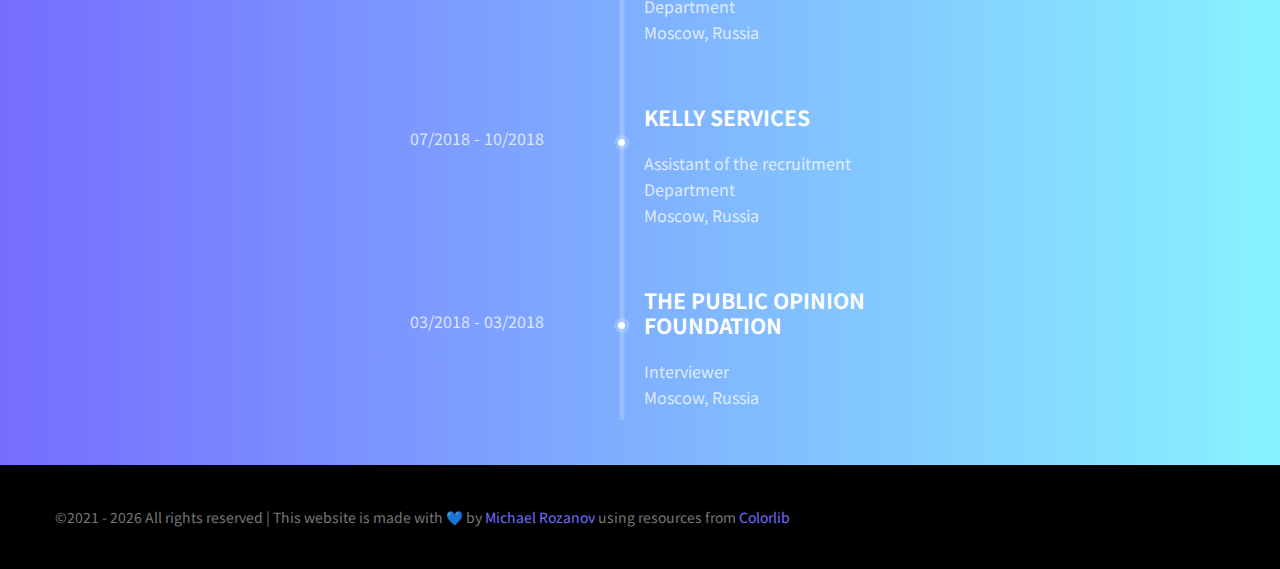
==== commit 2e7462a4: "Update index.html" ====
--- a/index.html
+++ b/index.html
@@ -276,7 +276,7 @@
 										</div>
 										<div class="media-body">
 											<h4>Skolkovo</h4>
-											<p>Junior Analyst<br />Moscow, Russia</p>
+											<p>Analyst<br />Moscow, Russia</p>
 										</div>
 									</div>
 								</li>
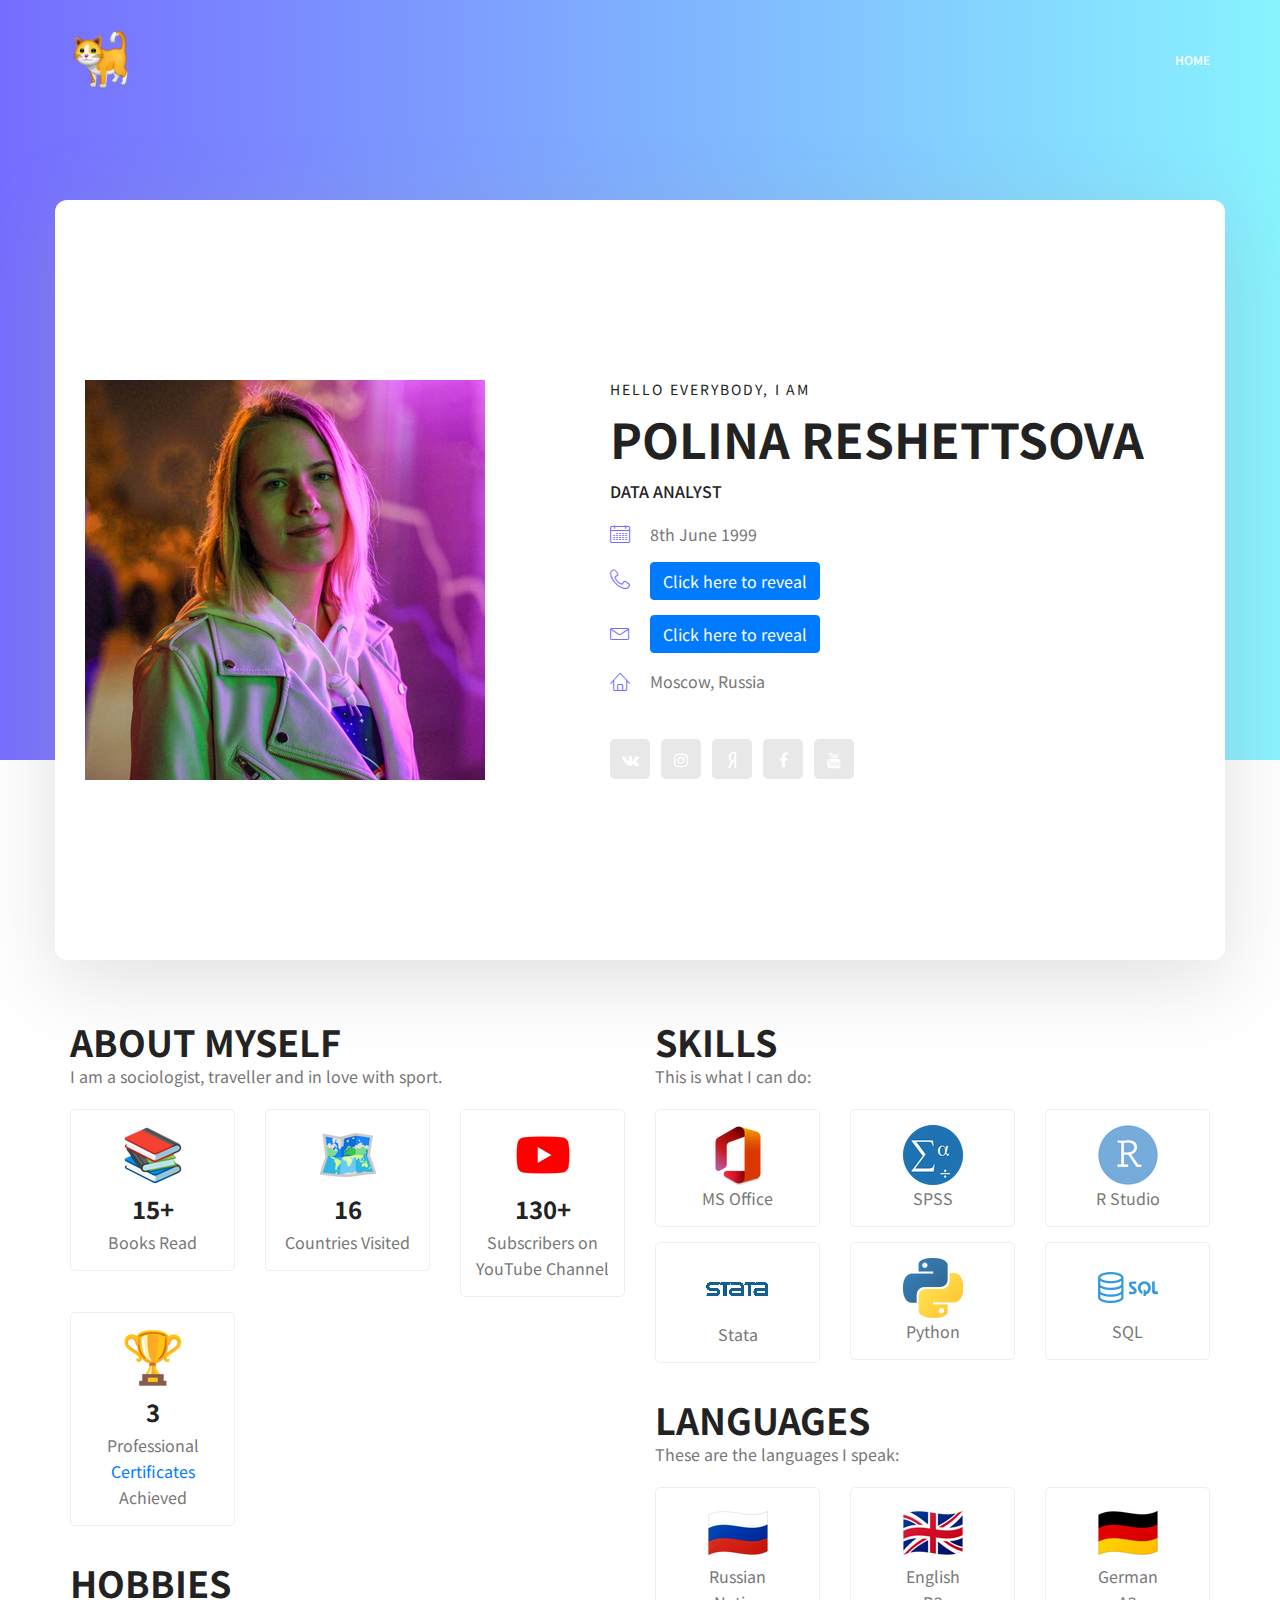
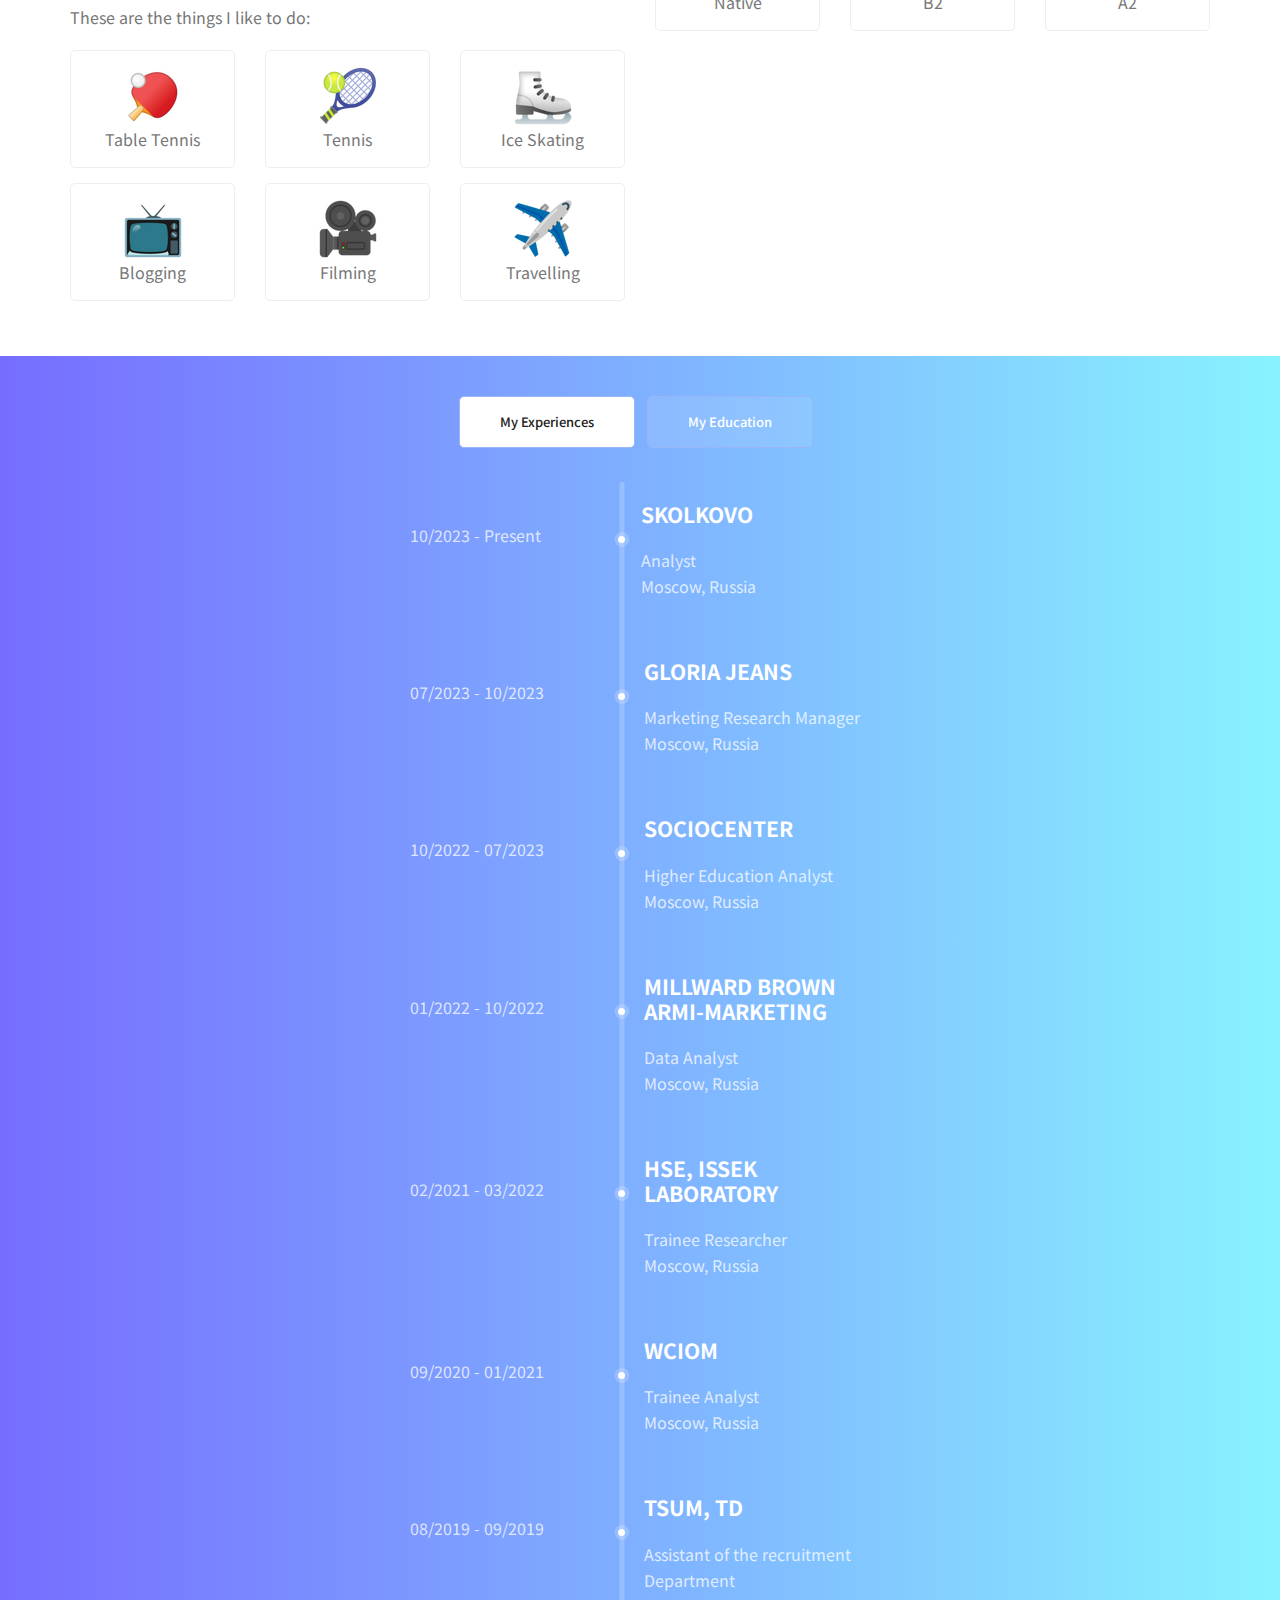
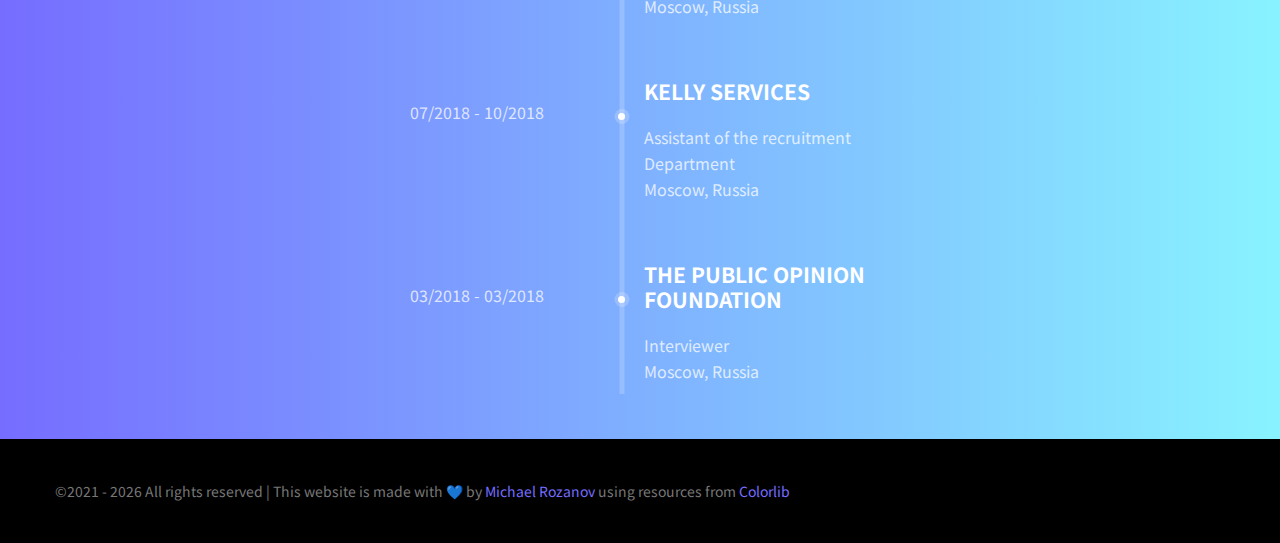
==== commit b606770e: "Update index.html" ====
--- a/index.html
+++ b/index.html
@@ -14,6 +14,8 @@
         <!-- Bootstrap CSS -->
         <link rel="stylesheet" href="css/bootstrap.css">
         <link rel="stylesheet" href="vendors/linericon/style.css">
+		<link rel="stylesheet" href="https://cdnjs.cloudflare.com/ajax/libs/font-awesome/6.0.0/css/all.min.css"/>
+
         <link rel="stylesheet" href="css/font-awesome.min.css">
         <link rel="stylesheet" href="vendors/owl-carousel/owl.carousel.min.css">
         <link rel="stylesheet" href="vendors/lightbox/simpleLightbox.css">
@@ -84,8 +86,9 @@
 										<li><a><i class="lnr lnr-home"></i>Moscow, Russia</a></li>
 									</ul>
 									<ul class="list personal_social">
-										<li><a href="https://www.vk.com/reshettsova"><i class="fa fa-vk"></i></a></li>
+										<li><a href="https://vk.com/poly_resh"><i class="fa fa-vk"></i></a></li>
 										<li><a href="https://www.instagram.com/poly_resh"><i class="fa fa-instagram"></i></a></li>
+										<li><a href="https://dzen.ru/poly_resh"><i class="fa-brands fa-yandex"></i></a></li>
 										<li><a href="https://www.facebook.com/profile.php?id=100023526019517"><i class="fa fa-facebook"></i></a></li>
 										<li><a href="https://www.youtube.com/channel/UCVobiKPoXtIssaz85pJQUng"><i class="fa fa-youtube"></i></a></li>
 									</ul>
@@ -105,7 +108,7 @@
         			<div class="col-lg-6">
         				<div class="welcome_text">
         					<h4>About Myself</h4>
-        					<p>I am a sociologist, traveller and in love with sport. Currently studying & working in HSE.</p>
+        					<p>I am a sociologist, traveller and in love with sport.</p>
         					<div class="row">
         						<div class="col-md-4">
         							<div class="wel_item">
@@ -124,7 +127,7 @@
 								<div class="col-md-4">
         							<div class="wel_item">
         								<img src="img/icon/youtube.png">
-        								<h4>60+</h4>
+        								<h4>130+</h4>
         								<p>Subscribers on YouTube Channel</p>
         							</div>
         						</div>
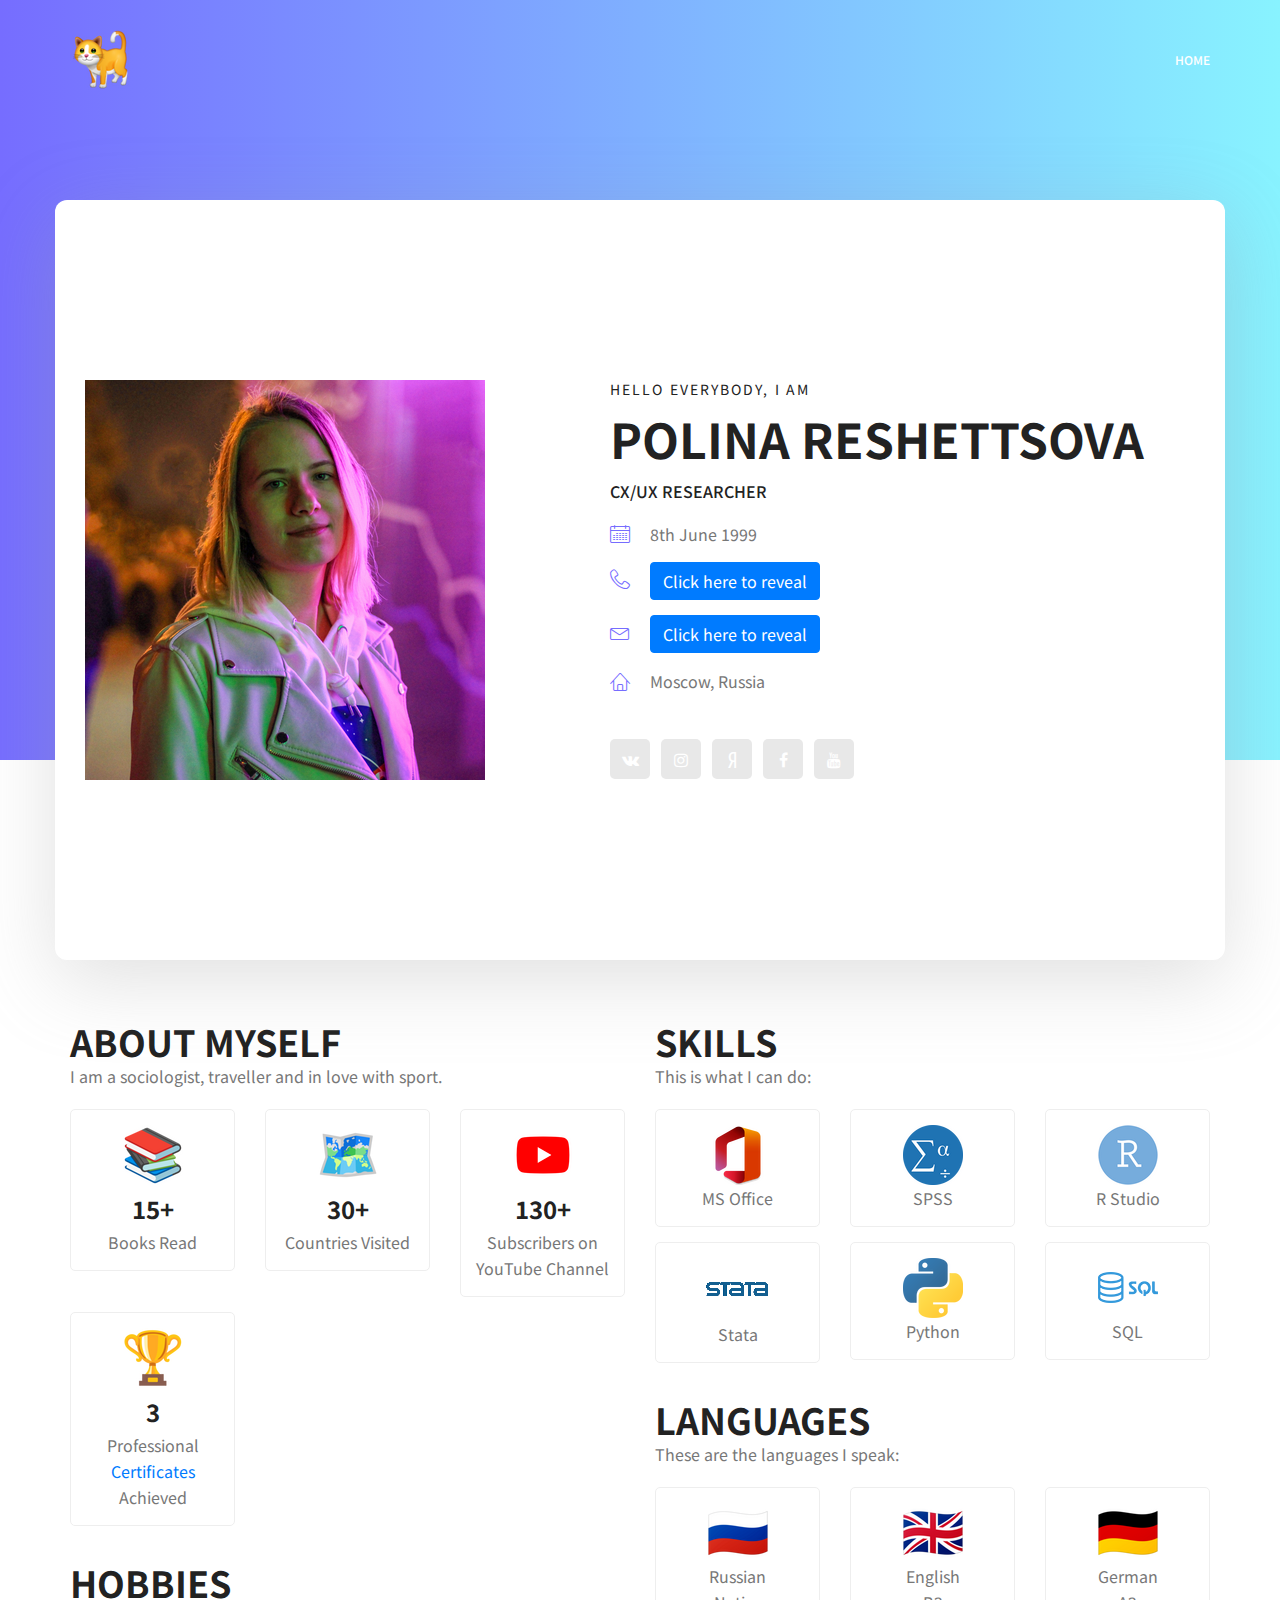
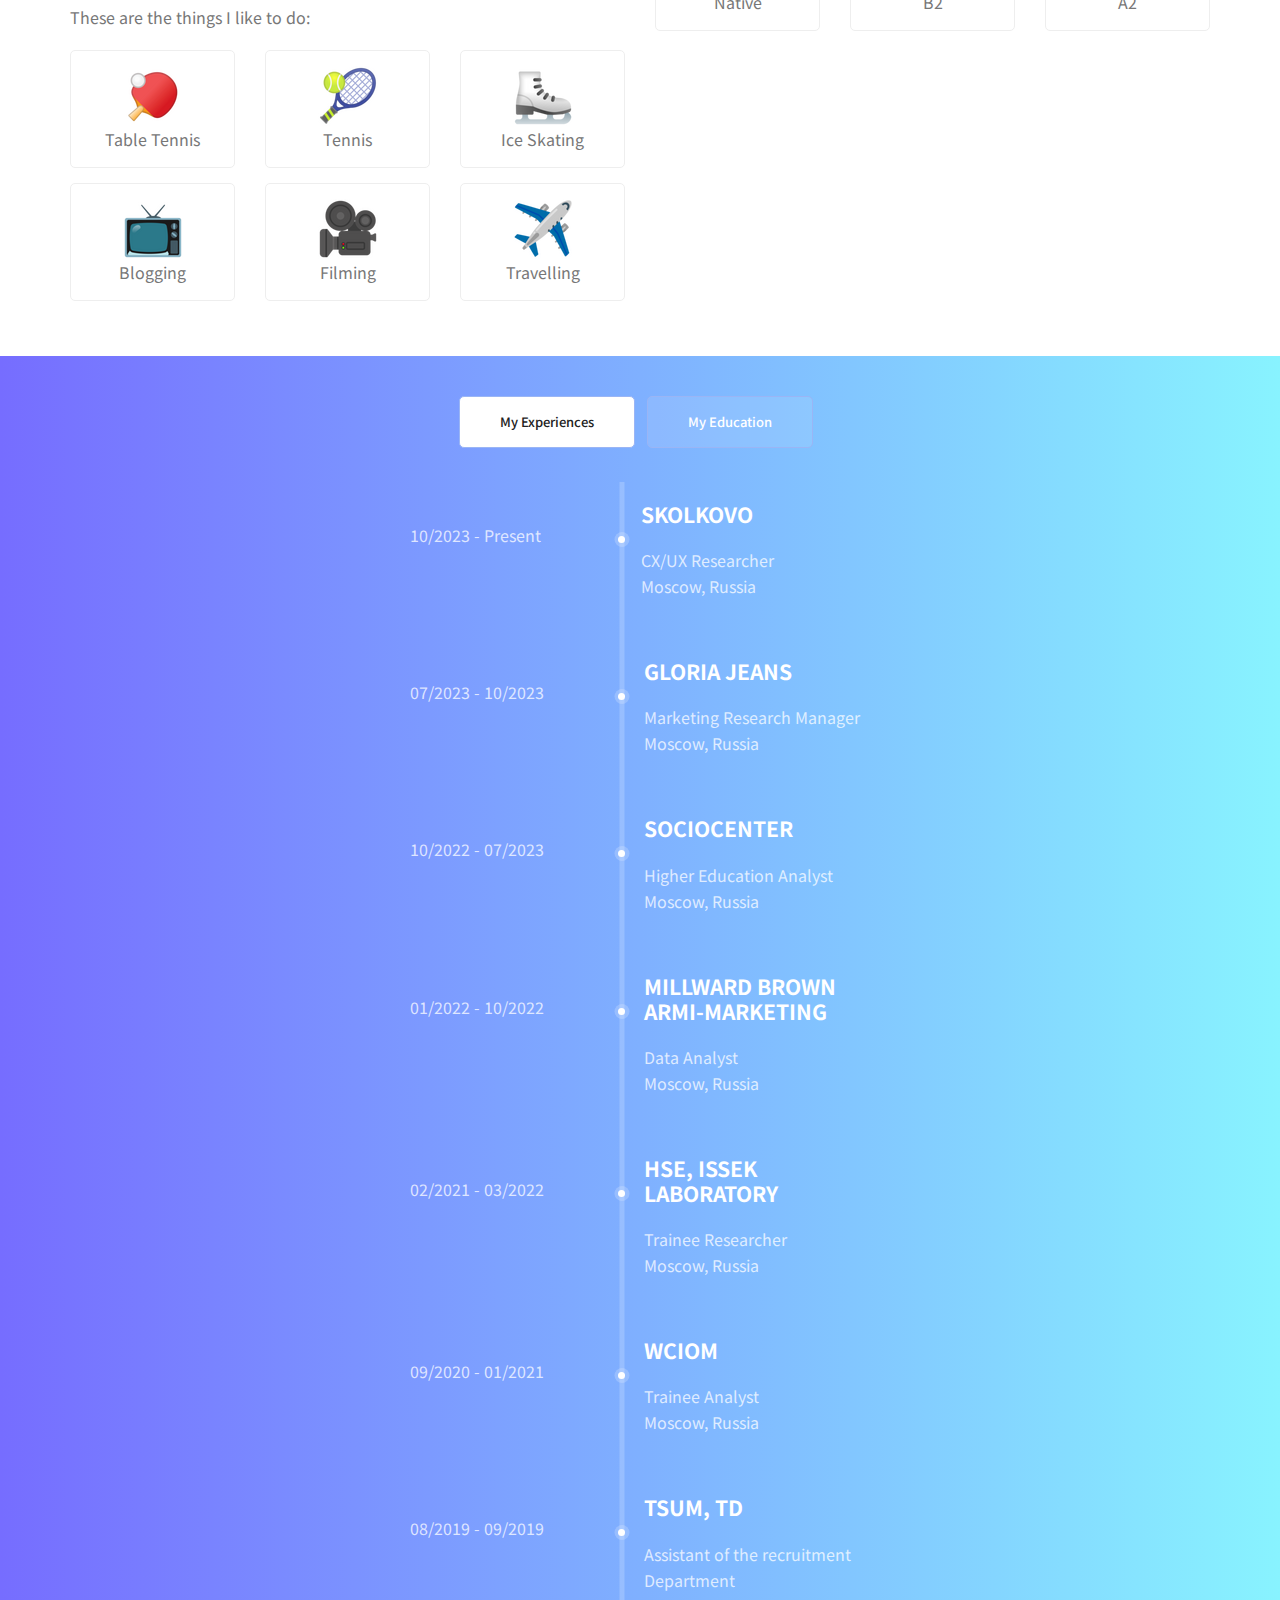
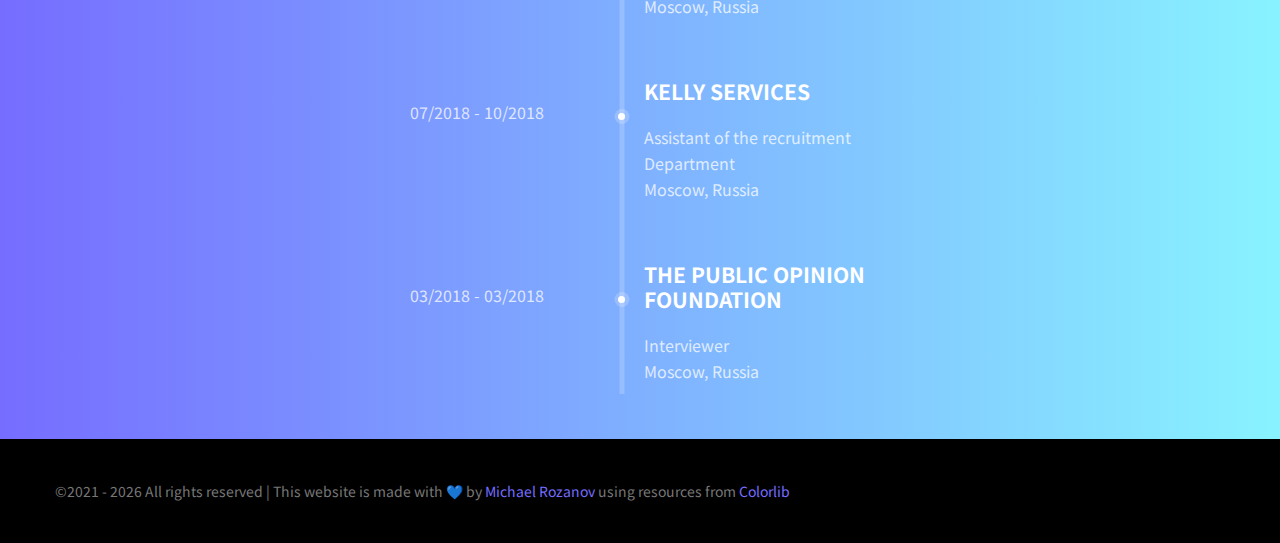
==== commit 365f6cfc: "Update index.html" ====
--- a/index.html
+++ b/index.html
@@ -78,7 +78,7 @@
 								<div class="personal_text">
 									<h6>Hello Everybody, I am</h6>
 									<h3>Polina Reshettsova</h3>
-									<h4>Data Analyst</h4>
+									<h4>CX/UX Researcher</h4>
 									<ul class="list basic_info">
 										<li><a><i class="lnr lnr-calendar-full"></i>8th June 1999</a></li>
 										<li><a><i class="lnr lnr-phone-handset"></i><button type="button" id="btn2" onclick="document.getElementById('btn2').innerHTML = '+7 903 793 92 00'" class="btn btn-primary">Click here to reveal</button></a></li>
@@ -120,7 +120,7 @@
 								<div class="col-md-4">
         							<div class="wel_item">
         								<img src="img/icon/map.png">
-        								<h4>16</h4>
+        								<h4>30+</h4>
         								<p>Countries Visited</p>
         							</div>
         						</div>
@@ -279,7 +279,7 @@
 										</div>
 										<div class="media-body">
 											<h4>Skolkovo</h4>
-											<p>Analyst<br />Moscow, Russia</p>
+											<p>CX/UX Researcher<br />Moscow, Russia</p>
 										</div>
 									</div>
 								</li>
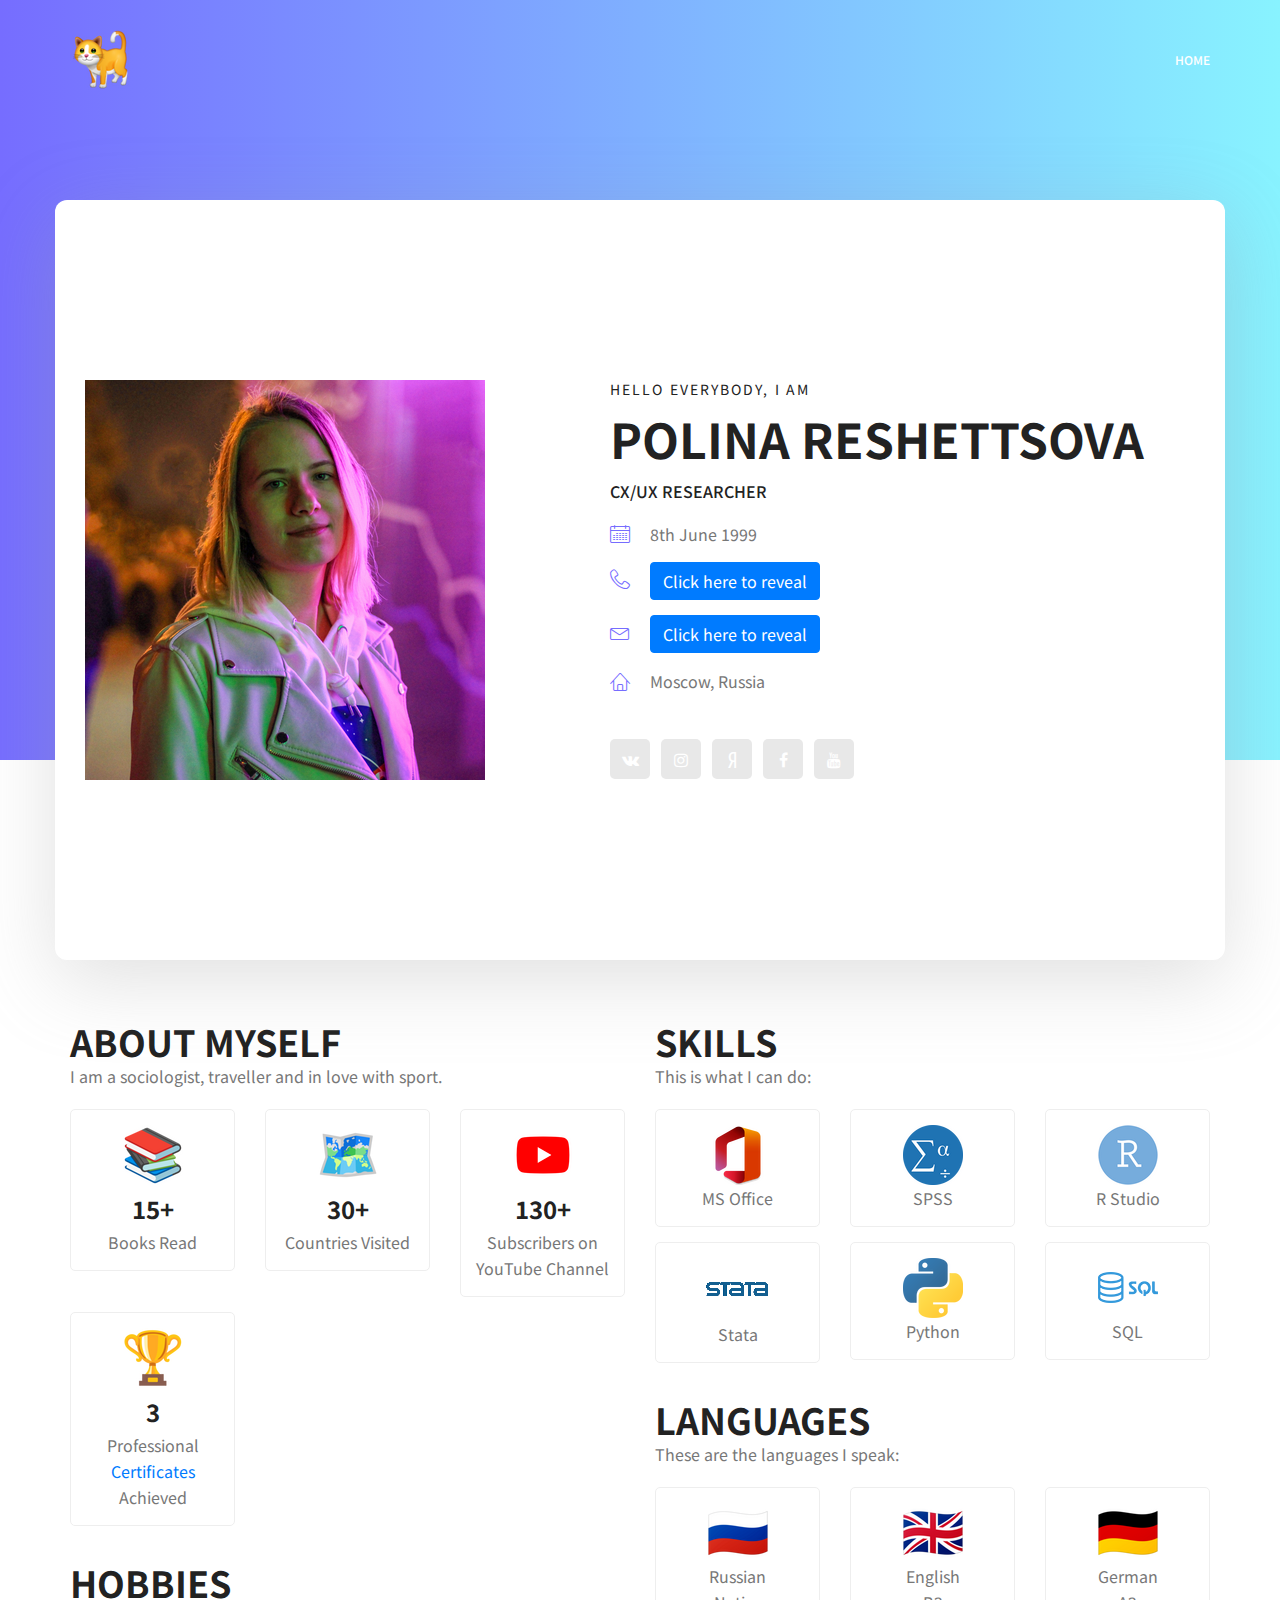
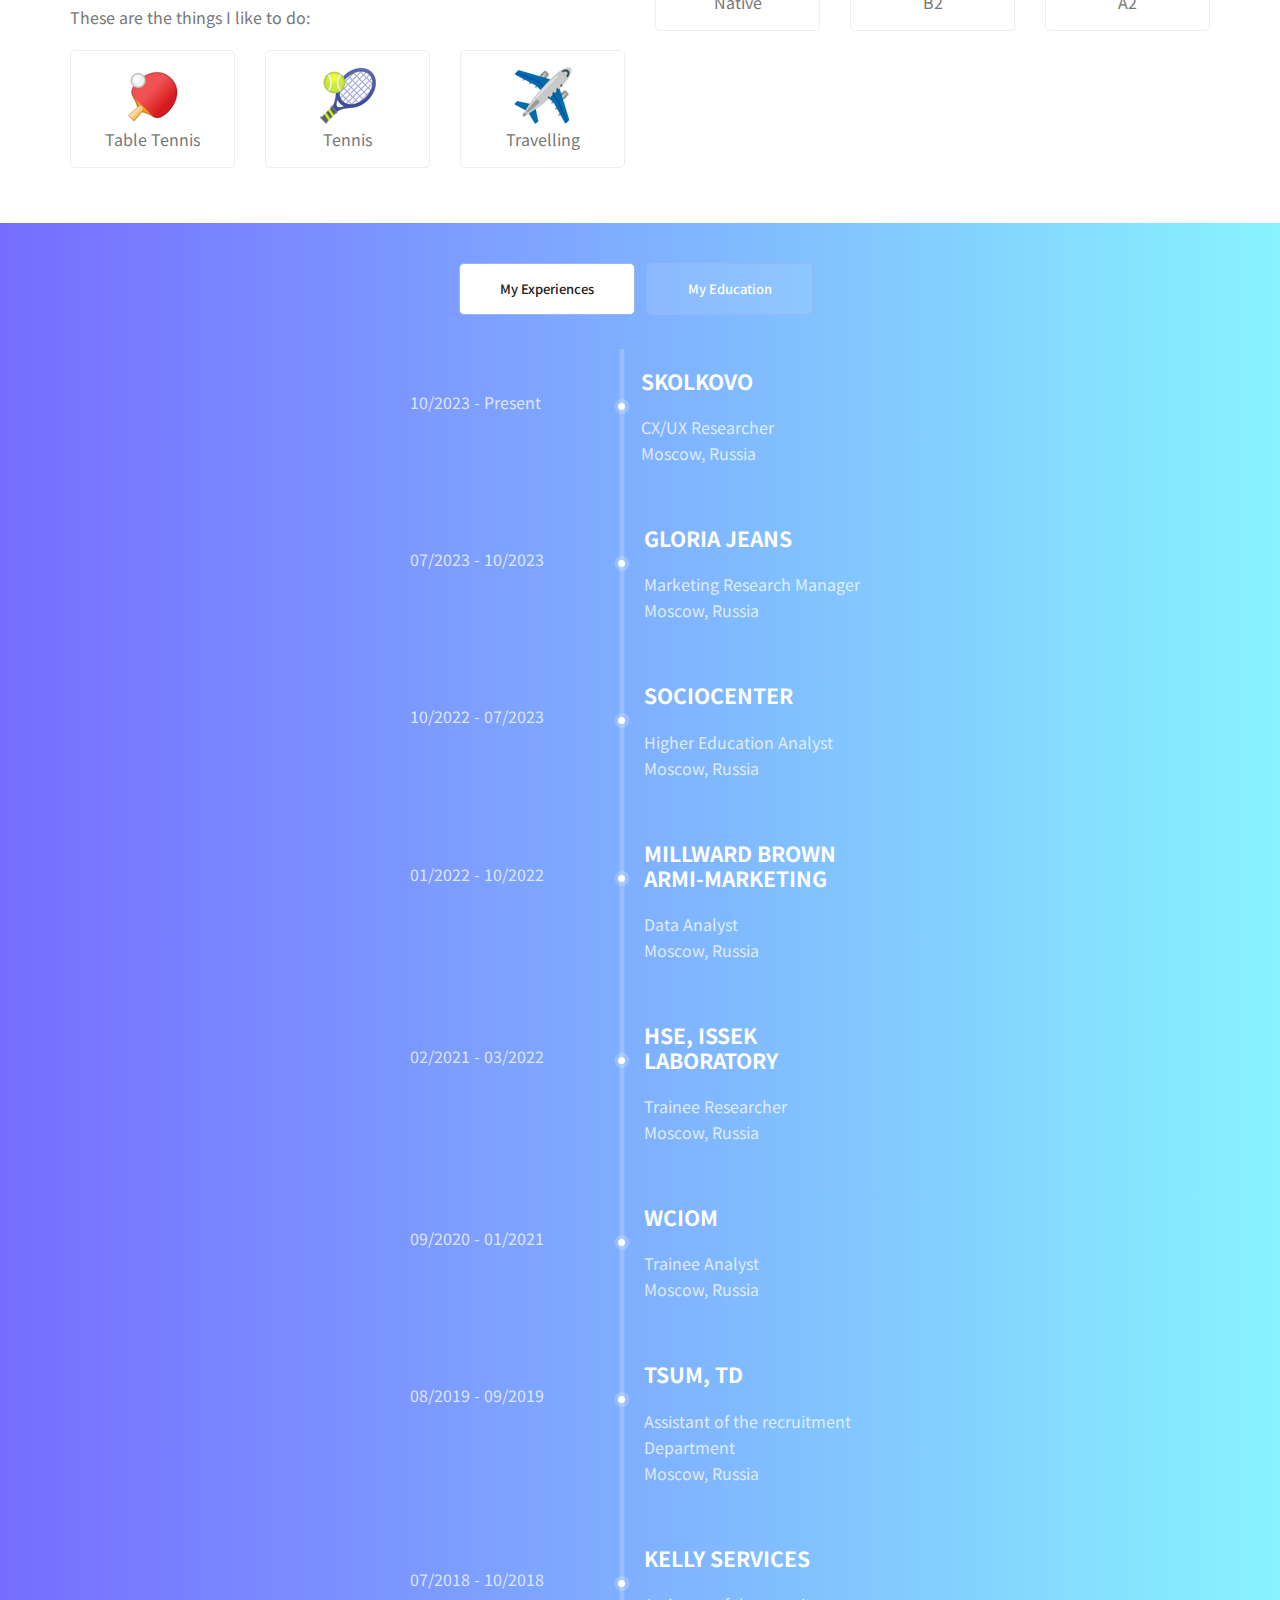
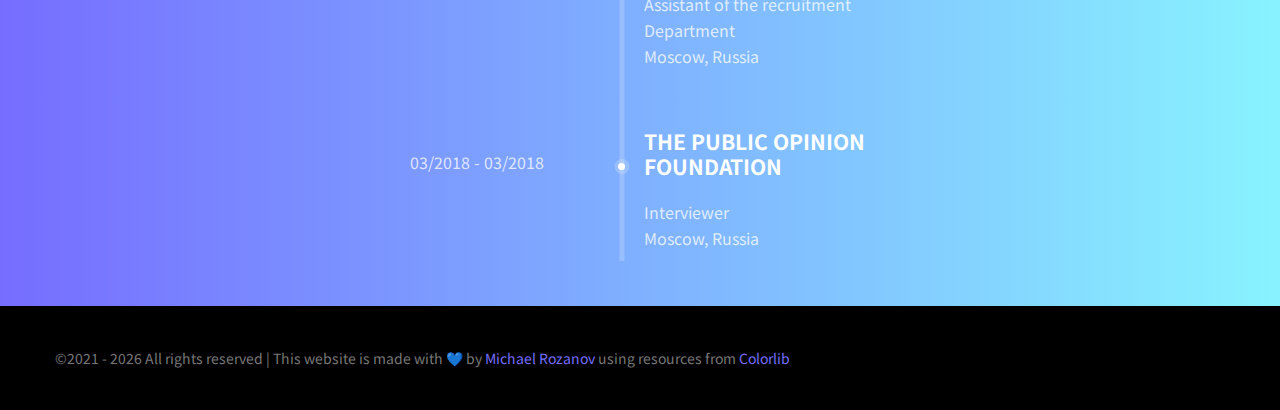
==== commit 0a5d3c88: "Update" ====
--- a/index.html
+++ b/index.html
@@ -158,24 +158,6 @@
         						</div>
 								<div class="col-md-4">
         							<div class="wel_item">
-										<img src="img/icon/skating.png">
-        								<p>Ice Skating</p>
-        							</div>
-        						</div>
-								<div class="col-md-4">
-        							<div class="wel_item">
-										<img src="img/icon/blog.png">
-        								<p>Blogging</p>
-        							</div>
-        						</div>
-								<div class="col-md-4">
-        							<div class="wel_item">
-										<img src="img/icon/camera.png">
-        								<p>Filming</p>
-        							</div>
-        						</div>
-								<div class="col-md-4">
-        							<div class="wel_item">
 										<img src="img/icon/plane.png">
         								<p>Travelling</p>
         							</div>
